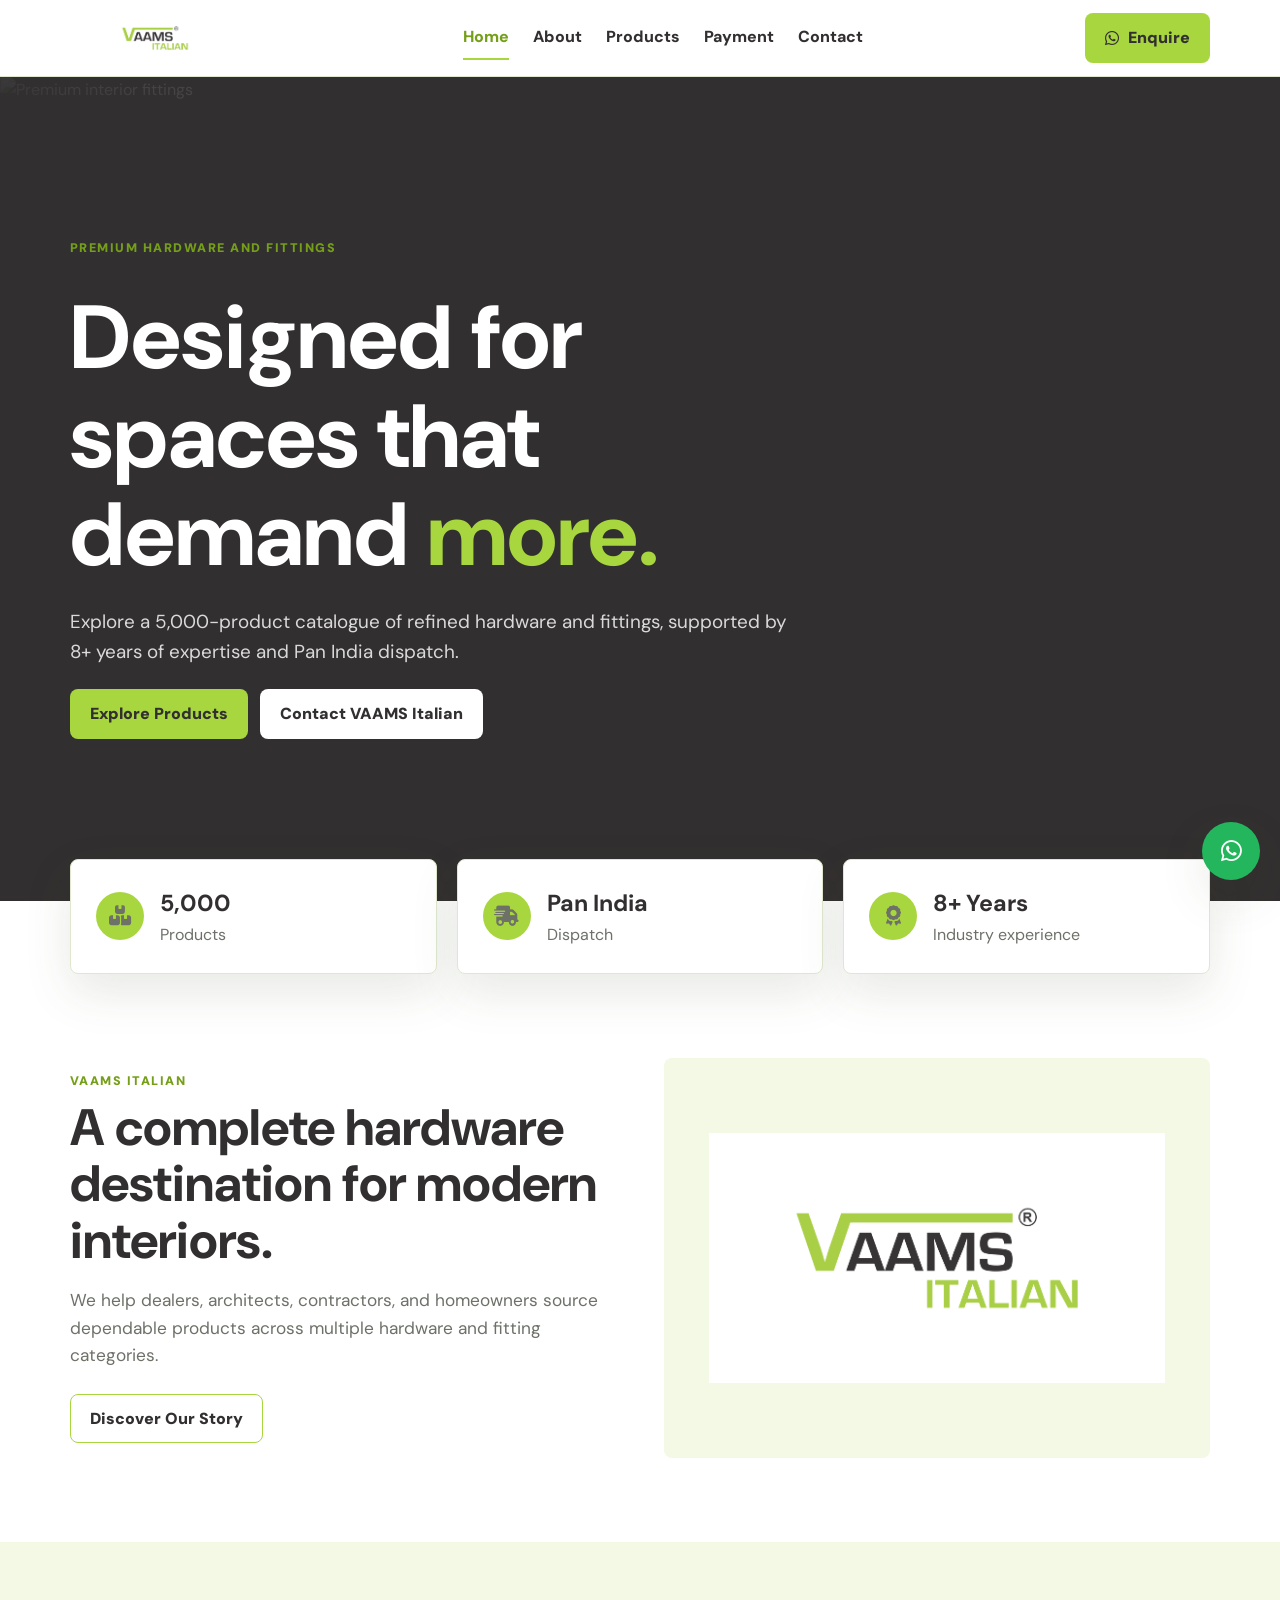
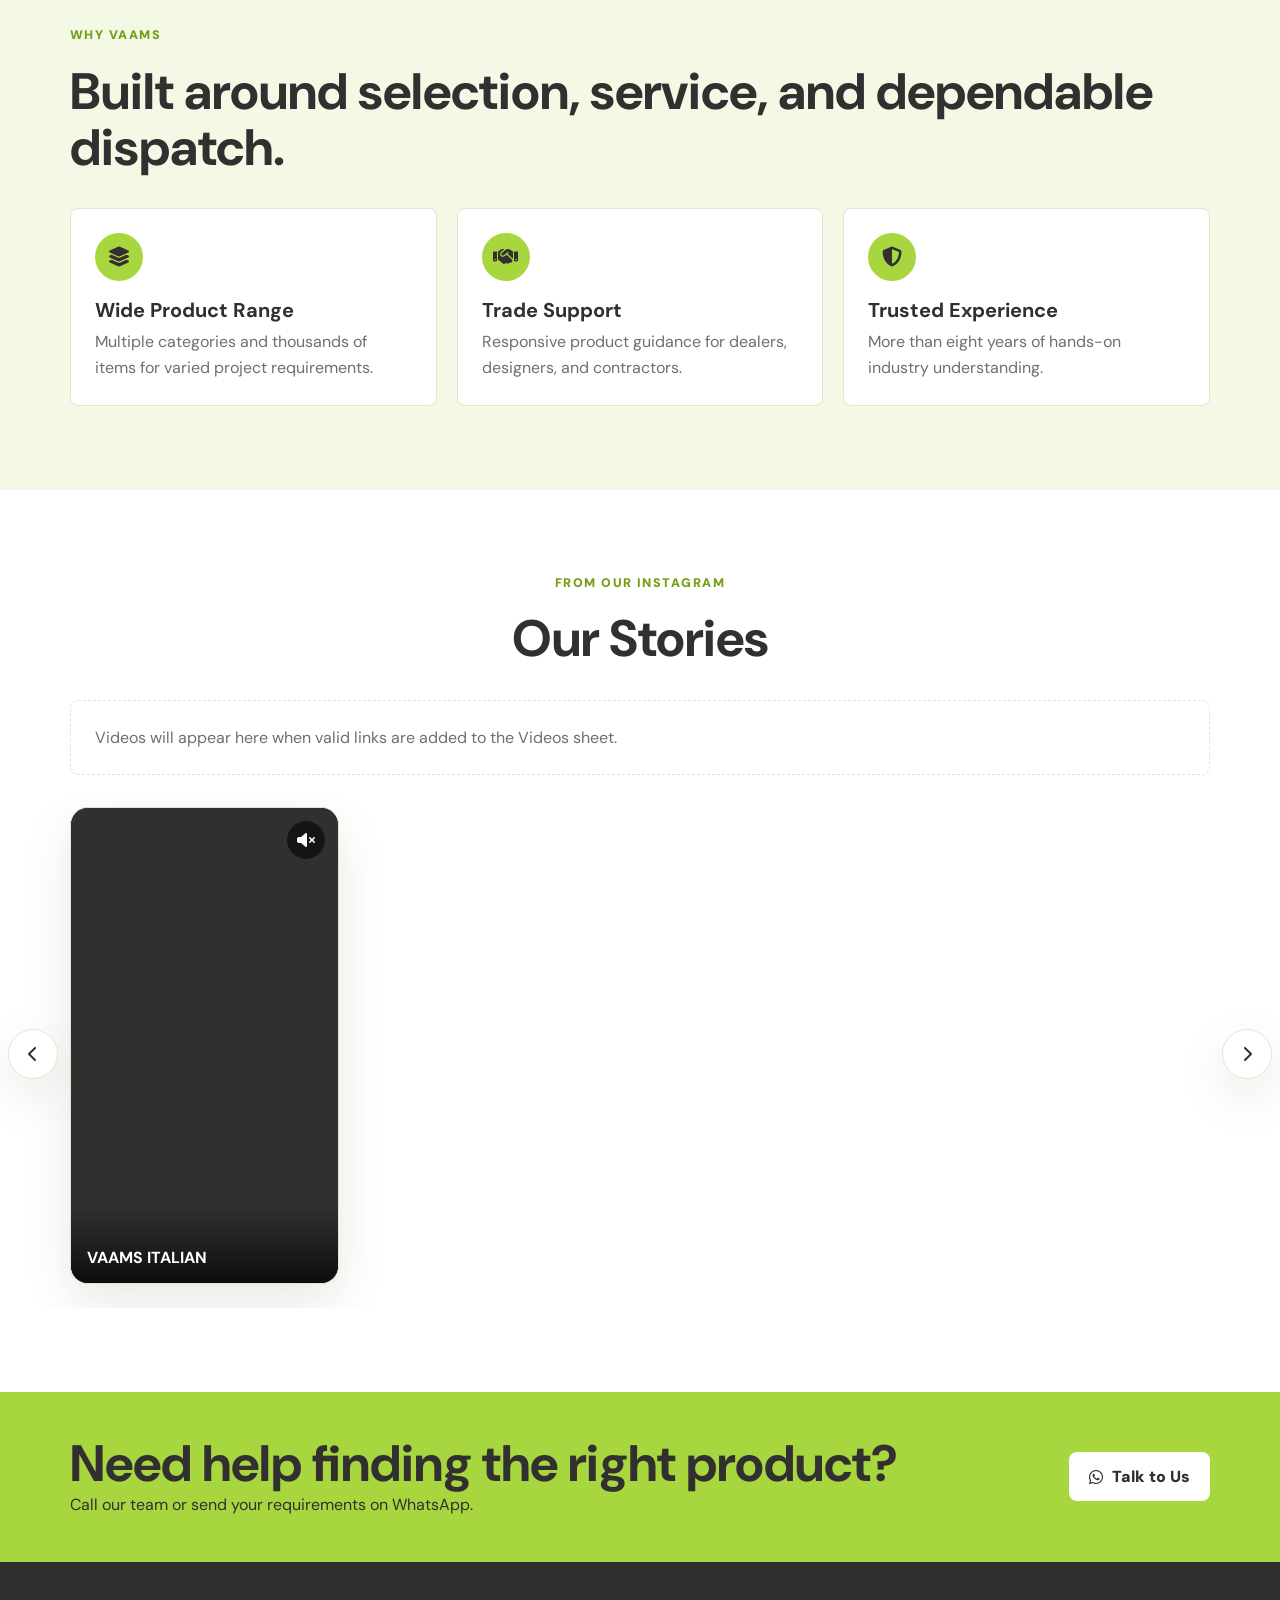
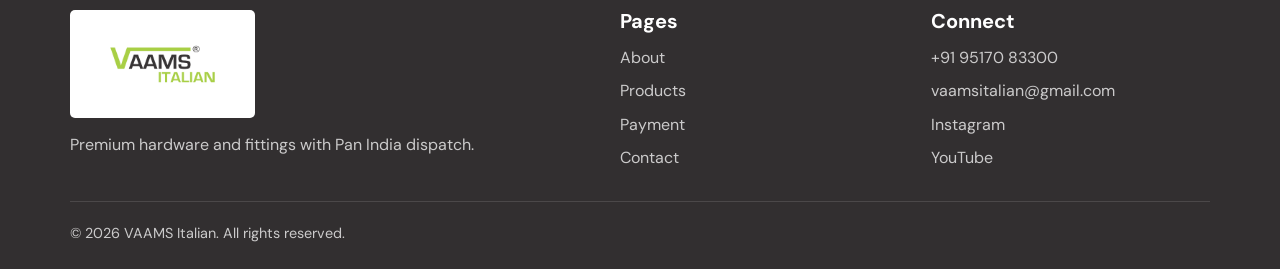
==== index.html @ ac75ee3a "Add portrait video stories carousel" ====
<!doctype html>
<html lang="en">
<head>
  <meta charset="utf-8"><meta name="viewport" content="width=device-width, initial-scale=1">
  <title>VAAMS ITALIAN | Premium Hardware & Fittings</title>
  <meta name="description" content="VAAMS Italian supplies premium hardware and fittings with Pan India dispatch.">
  <link rel="preconnect" href="https://fonts.googleapis.com"><link rel="preconnect" href="https://fonts.gstatic.com" crossorigin>
  <link href="https://fonts.googleapis.com/css2?family=DM+Sans:wght@400;500;600;700;800;900&display=swap" rel="stylesheet">
  <link rel="stylesheet" href="https://cdnjs.cloudflare.com/ajax/libs/font-awesome/6.5.2/css/all.min.css"><link rel="stylesheet" href="style.css">
</head>
<body>
  <header class="site-header"><nav class="container nav"><a class="logo" href="index.html"><img src="assets/vaams-logo.png" alt="VAAMS Italian"></a><div class="nav-links"><a href="index.html">Home</a><a href="about.html">About</a><a href="products.html">Products</a><a href="payment.html">Payment</a><a href="contact.html">Contact</a></div><div class="nav-actions"><a class="btn" data-whatsapp target="_blank"><i class="fa-brands fa-whatsapp"></i> Enquire</a><button class="menu-toggle" aria-label="Open menu" aria-expanded="false"><i class="fa-solid fa-bars"></i></button></div></nav></header>
  <main>
    <section class="hero"><img class="hero-bg" src="https://images.unsplash.com/photo-1555041469-a586c61ea9bc?auto=format&fit=crop&w=1800&q=85" alt="Premium interior fittings"><div class="container hero-content"><div class="hero-copy"><p class="eyebrow">Premium hardware and fittings</p><h1>Designed for spaces that demand <span class="hero-brand">more.</span></h1><p class="lead">Explore a 5,000-product catalogue of refined hardware and fittings, supported by 8+ years of expertise and Pan India dispatch.</p><div class="hero-actions"><a class="btn" href="products.html">Explore Products</a><a class="btn btn-white" href="contact.html">Contact VAAMS Italian</a></div></div></div></section>
    <div class="container usp-grid"><article class="usp-card"><span class="usp-icon"><i class="fa-solid fa-boxes-stacked"></i></span><div><strong>5,000</strong><span>Products</span></div></article><article class="usp-card"><span class="usp-icon"><i class="fa-solid fa-truck-fast"></i></span><div><strong>Pan India</strong><span>Dispatch</span></div></article><article class="usp-card"><span class="usp-icon"><i class="fa-solid fa-award"></i></span><div><strong>8+ Years</strong><span>Industry experience</span></div></article></div>
    <section class="section"><div class="container split"><div><p class="eyebrow">VAAMS Italian</p><h2>A complete hardware destination for modern interiors.</h2><p class="lead" style="margin-top:18px">We help dealers, architects, contractors, and homeowners source dependable products across multiple hardware and fitting categories.</p><p style="margin-top:24px"><a class="btn btn-outline" href="about.html">Discover Our Story</a></p></div><div class="brand-showcase"><img src="assets/vaams-logo.png" alt="VAAMS Italian logo"></div></div></section>
    <section class="section soft-section"><div class="container"><div class="section-head"><p class="eyebrow">Why VAAMS</p><h2>Built around selection, service, and dependable dispatch.</h2></div><div class="feature-grid"><article class="feature-card"><span class="feature-icon"><i class="fa-solid fa-layer-group"></i></span><h3>Wide Product Range</h3><p>Multiple categories and thousands of items for varied project requirements.</p></article><article class="feature-card"><span class="feature-icon"><i class="fa-solid fa-handshake"></i></span><h3>Trade Support</h3><p>Responsive product guidance for dealers, designers, and contractors.</p></article><article class="feature-card"><span class="feature-icon"><i class="fa-solid fa-shield-halved"></i></span><h3>Trusted Experience</h3><p>More than eight years of hands-on industry understanding.</p></article></div></div></section>
    <section class="section stories-section"><div class="container"><div class="section-head stories-heading"><p class="eyebrow">From Our Instagram</p><h2>Our Stories</h2></div><p class="catalog-status" id="video-status" style="margin-bottom:24px"></p></div><div class="stories-shell"><button class="story-arrow story-prev" type="button" aria-label="Previous stories"><i class="fa-solid fa-chevron-left"></i></button><div class="video-grid" id="video-grid"></div><button class="story-arrow story-next" type="button" aria-label="Next stories"><i class="fa-solid fa-chevron-right"></i></button></div></section>
    <section class="cta-band"><div class="container cta-inner"><div><h2>Need help finding the right product?</h2><p>Call our team or send your requirements on WhatsApp.</p></div><a class="btn btn-white" data-whatsapp target="_blank"><i class="fa-brands fa-whatsapp"></i> Talk to Us</a></div></section>
  </main>
  <footer class="footer"><div class="container footer-grid"><div><img class="footer-logo" src="assets/vaams-logo.png" alt="VAAMS Italian"><p style="margin-top:14px">Premium hardware and fittings with Pan India dispatch.</p></div><div><h3>Pages</h3><div class="footer-links"><a href="about.html">About</a><a href="products.html">Products</a><a href="payment.html">Payment</a><a href="contact.html">Contact</a></div></div><div><h3>Connect</h3><div class="footer-links"><a data-phone></a><a data-email></a><a data-instagram target="_blank">Instagram</a><a data-youtube target="_blank">YouTube</a></div></div></div><div class="container footer-bottom">&copy; <span data-year></span> VAAMS Italian. All rights reserved.</div></footer>
  <a class="floating-whatsapp" data-whatsapp target="_blank" aria-label="WhatsApp"><i class="fa-brands fa-whatsapp"></i></a><script src="app.js"></script>
</body></html>
---- style.css ----
:root {
  --green: #a8d63f;
  --green-dark: #759f18;
  --green-soft: #f3f9e5;
  --charcoal: #322f30;
  --muted: #6d7168;
  --white: #fff;
  --line: #dfe8cf;
  --shadow: 0 18px 48px rgba(67, 82, 39, .12);
  --radius: 8px;
}

* { box-sizing: border-box; }
html { scroll-behavior: smooth; }
body {
  margin: 0;
  color: var(--charcoal);
  background: var(--white);
  font-family: "DM Sans", system-ui, sans-serif;
  line-height: 1.6;
}
body.menu-open { overflow: hidden; }
a { color: inherit; text-decoration: none; }
img { display: block; max-width: 100%; }
button, input, select, textarea { font: inherit; }
button { cursor: pointer; }
.container { width: min(1140px, calc(100% - 32px)); margin: 0 auto; }
.section { padding: 84px 0; }
.soft-section { background: var(--green-soft); }
.eyebrow {
  margin: 0 0 8px;
  color: var(--green-dark);
  font-size: .78rem;
  font-weight: 900;
  letter-spacing: .12em;
  text-transform: uppercase;
}
h1, h2, h3 { margin: 0; line-height: 1.1; letter-spacing: 0; }
h1 { font-size: clamp(2.65rem, 7vw, 5.7rem); }
h2 { font-size: clamp(2rem, 4vw, 3.35rem); }
h3 { font-size: 1.25rem; }
p { margin: 0; }
.lead { color: var(--muted); font-size: 1.08rem; max-width: 720px; }
.section-head { display: grid; gap: 10px; margin-bottom: 32px; }
.btn {
  display: inline-flex;
  align-items: center;
  justify-content: center;
  gap: 9px;
  min-height: 46px;
  padding: 11px 19px;
  border: 1px solid transparent;
  border-radius: var(--radius);
  color: var(--charcoal);
  background: var(--green);
  font-weight: 900;
  transition: .2s ease;
}
.btn:hover { background: var(--green-dark); color: #fff; transform: translateY(-1px); }
.btn-outline { border-color: var(--green); background: transparent; }
.btn-outline:hover { background: var(--green); color: var(--charcoal); }
.btn-white { background: #fff; color: var(--charcoal); }
.btn-white:hover { background: var(--green); color: var(--charcoal); }

.site-header {
  position: sticky;
  top: 0;
  z-index: 50;
  background: rgba(255,255,255,.96);
  border-bottom: 1px solid var(--line);
  backdrop-filter: blur(14px);
}
.nav { min-height: 76px; display: flex; align-items: center; justify-content: space-between; gap: 22px; }
.logo { display: flex; align-items: center; width: 170px; height: 58px; overflow: hidden; }
.logo img { width: 100%; height: 100%; object-fit: contain; }
.nav-links { display: flex; align-items: center; gap: 24px; font-weight: 800; }
.nav-links a { padding: 8px 0; border-bottom: 2px solid transparent; }
.nav-links a:hover, .nav-links a.active { color: var(--green-dark); border-color: var(--green); }
.nav-actions { display: flex; gap: 10px; }
.menu-toggle {
  display: none;
  width: 44px;
  height: 44px;
  border: 1px solid var(--line);
  border-radius: var(--radius);
  background: #fff;
  color: var(--charcoal);
}

.hero {
  min-height: calc(100vh - 76px);
  display: grid;
  align-items: center;
  overflow: hidden;
  background: var(--charcoal);
  color: #fff;
  position: relative;
}
.hero::after {
  content: "";
  position: absolute;
  inset: 0;
  background: linear-gradient(90deg, rgba(50,47,48,.94), rgba(50,47,48,.66) 55%, rgba(50,47,48,.25));
}
.hero-bg { position: absolute; inset: 0; width: 100%; height: 100%; object-fit: cover; opacity: .75; }
.hero-content { position: relative; z-index: 2; padding: 90px 0; }
.hero-copy { max-width: 780px; display: grid; gap: 22px; }
.hero-copy .lead { color: rgba(255,255,255,.82); font-size: 1.18rem; }
.hero-actions { display: flex; flex-wrap: wrap; gap: 12px; }
.hero-brand { color: var(--green); }
.page-hero { padding: 78px 0; background: var(--charcoal); color: #fff; }
.page-hero .lead { margin-top: 16px; color: rgba(255,255,255,.78); }

.usp-grid, .feature-grid, .product-grid, .contact-grid, .payment-grid {
  display: grid;
  gap: 20px;
}
.stories-section { overflow: hidden; }
.stories-heading { text-align: center; }
.stories-shell { position: relative; width: 100%; }
.video-grid {
  display: flex; gap: 20px; overflow-x: auto; scroll-snap-type: x mandatory;
  scrollbar-width: none; padding: 8px max(24px, calc((100vw - 1140px) / 2)) 24px;
}
.video-grid::-webkit-scrollbar { display: none; }
.video-card {
  position: relative; flex: 0 0 clamp(245px, 21vw, 340px); overflow: hidden;
  border: 1px solid var(--line); border-radius: 18px; background: var(--charcoal);
  box-shadow: var(--shadow); scroll-snap-align: start;
}
.video-card iframe, .video-card video { display: block; width: 100%; aspect-ratio: 9 / 16; border: 0; object-fit: cover; background: var(--charcoal); }
.video-card .video-copy {
  position: absolute; right: 0; bottom: 0; left: 0; padding: 42px 16px 16px;
  color: #fff; background: linear-gradient(transparent, rgba(0,0,0,.72)); pointer-events: none;
}
.video-card .video-copy h3 { font-size: 1rem; }
.story-arrow {
  position: absolute; top: 50%; z-index: 4; display: grid; place-items: center;
  width: 50px; height: 50px; border: 1px solid var(--line); border-radius: 50%;
  background: #fff; color: var(--charcoal); box-shadow: var(--shadow); transform: translateY(-50%);
}
.story-arrow:hover { background: var(--green); }
.story-prev { left: 8px; }
.story-next { right: 8px; }
.story-sound {
  position: absolute; top: 13px; right: 13px; z-index: 3; display: grid; place-items: center;
  width: 38px; height: 38px; border: 0; border-radius: 50%; background: rgba(0,0,0,.55); color: #fff;
}
.video-link-card {
  display: grid; place-items: center; align-content: center; gap: 10px;
  width: 100%; aspect-ratio: 9 / 16; padding: 24px; text-align: center;
  background: var(--charcoal); color: #fff;
}
.video-link-card i { color: var(--green); font-size: 2.8rem; }
.video-link-card span { color: rgba(255,255,255,.7); font-size: .9rem; max-width: 340px; }
.video-link-card:hover strong { color: var(--green); }
.video-copy { padding: 18px; }
.video-copy p { margin-top: 7px; color: var(--muted); }
.usp-grid { grid-template-columns: repeat(3, minmax(0, 1fr)); margin-top: -42px; position: relative; z-index: 3; }
.usp-card, .feature-card, .product-card, .panel {
  border: 1px solid var(--line);
  border-radius: var(--radius);
  background: #fff;
  box-shadow: var(--shadow);
}
.usp-card { padding: 25px; display: flex; align-items: center; gap: 16px; }
.usp-icon, .feature-icon {
  display: grid; place-items: center; flex: 0 0 auto;
  width: 48px; height: 48px; border-radius: 50%;
  background: var(--green); color: var(--charcoal); font-size: 1.25rem;
}
.usp-card strong { display: block; font-size: 1.45rem; }
.usp-card span { color: var(--muted); }
.split { display: grid; grid-template-columns: 1fr 1fr; gap: 48px; align-items: center; }
.brand-showcase { min-height: 400px; display: grid; place-items: center; padding: 45px; background: var(--green-soft); border-radius: var(--radius); }
.brand-showcase img { width: min(520px, 100%); }
.feature-grid { grid-template-columns: repeat(3, minmax(0, 1fr)); }
.feature-card { padding: 24px; box-shadow: none; }
.feature-card .feature-icon { margin-bottom: 18px; }
.feature-card p { margin-top: 8px; color: var(--muted); }
.cta-band { padding: 44px 0; background: var(--green); }
.cta-inner { display: flex; align-items: center; justify-content: space-between; gap: 24px; }

.catalog-toolbar {
  display: grid;
  grid-template-columns: minmax(220px, 1fr) minmax(200px, 300px);
  gap: 12px;
  margin-bottom: 22px;
}
.input, .select, .textarea {
  width: 100%;
  min-height: 46px;
  padding: 11px 13px;
  border: 1px solid var(--line);
  border-radius: var(--radius);
  background: #fff;
  color: var(--charcoal);
  outline: none;
}
.input:focus, .select:focus, .textarea:focus { border-color: var(--green-dark); box-shadow: 0 0 0 3px rgba(168,214,63,.2); }
.category-tabs { display: flex; flex-wrap: wrap; gap: 8px; margin-bottom: 26px; }
.category-tab {
  min-height: 38px; padding: 7px 14px; border: 1px solid var(--line);
  border-radius: 999px; background: #fff; font-weight: 800;
}
.category-tab.active, .category-tab:hover { border-color: var(--green); background: var(--green); }
.product-grid { grid-template-columns: repeat(3, minmax(0, 1fr)); }
.product-card { overflow: hidden; box-shadow: none; }
.product-card img { width: 100%; aspect-ratio: 4 / 3; object-fit: cover; background: var(--green-soft); }
.product-content { padding: 19px; }
.product-category { display: inline-block; margin-bottom: 10px; color: var(--green-dark); font-size: .77rem; font-weight: 900; text-transform: uppercase; }
.product-card p { margin-top: 9px; color: var(--muted); font-size: .94rem; }
.product-code { margin-top: 13px; font-size: .8rem; font-weight: 800; }
.catalog-status { padding: 24px; border: 1px dashed var(--line); border-radius: var(--radius); color: var(--muted); }

.payment-grid { grid-template-columns: minmax(0, 680px); justify-content: center; align-items: start; }
.payment-grid:has(.payment-reveal.visible) { grid-template-columns: minmax(0, 520px) minmax(0, 520px); }
.panel { padding: 28px; box-shadow: none; }
.panel p + p { margin-top: 10px; }
.lock-box { display: grid; gap: 15px; text-align: center; }
.lock-icon { display: grid; place-items: center; width: 82px; height: 82px; margin: 0 auto; border-radius: 50%; background: var(--green-soft); color: var(--green-dark); font-size: 2rem; }
.unlock-row { display: grid; grid-template-columns: 1fr auto; gap: 10px; }
.payment-reveal { display: none; text-align: center; }
.payment-reveal.visible { display: grid; gap: 18px; }
.payment-reveal img { width: 240px; height: 240px; margin: 0 auto; border: 12px solid var(--green-soft); }
.payment-note { padding: 14px; border-left: 4px solid var(--green); background: var(--green-soft); color: var(--muted); }
.status-message { min-height: 24px; color: #a02727; font-weight: 800; }

.contact-grid { grid-template-columns: .85fr 1.15fr; align-items: start; }
.contact-list { display: grid; gap: 15px; margin-top: 22px; }
.contact-item { display: flex; gap: 14px; align-items: flex-start; }
.contact-item i { color: var(--green-dark); margin-top: 5px; }
.socials { display: flex; gap: 10px; margin-top: 24px; }
.social-link { display: grid; place-items: center; width: 44px; height: 44px; border-radius: 50%; background: var(--charcoal); color: #fff; }
.social-link:hover { background: var(--green); color: var(--charcoal); }
.form-grid { display: grid; grid-template-columns: 1fr 1fr; gap: 14px; }
.field.full { grid-column: 1 / -1; }
label { display: block; margin-bottom: 6px; font-size: .88rem; font-weight: 800; }
.textarea { min-height: 130px; resize: vertical; }

.footer { padding: 48px 0 24px; background: var(--charcoal); color: rgba(255,255,255,.75); }
.footer-grid { display: grid; grid-template-columns: 1.3fr .7fr .7fr; gap: 32px; }
.footer-logo { width: 185px; padding: 8px; background: #fff; border-radius: 5px; }
.footer h3 { color: #fff; margin-bottom: 13px; }
.footer-links { display: grid; gap: 8px; }
.footer a:hover { color: var(--green); }
.footer-bottom { margin-top: 30px; padding-top: 20px; border-top: 1px solid rgba(255,255,255,.12); font-size: .9rem; }
.floating-whatsapp {
  position: fixed; right: 20px; bottom: 20px; z-index: 30;
  display: grid; place-items: center; width: 58px; height: 58px;
  border-radius: 50%; background: #24b65d; color: #fff; font-size: 1.5rem; box-shadow: var(--shadow);
}

@media (max-width: 900px) {
  .menu-toggle { display: grid; place-items: center; }
  .nav-actions .btn { display: none; }
  .nav-links {
    position: fixed; inset: 76px 0 auto 0; display: none; flex-direction: column;
    align-items: stretch; padding: 22px; background: #fff; border-bottom: 1px solid var(--line);
  }
  .nav-links.open { display: flex; }
  .nav-links a { padding: 11px 0; }
  .usp-grid, .feature-grid, .product-grid { grid-template-columns: repeat(2, minmax(0, 1fr)); }
  .split, .contact-grid, .payment-grid { grid-template-columns: 1fr; }
  .footer-grid { grid-template-columns: 1fr 1fr; }
}

@media (max-width: 620px) {
  .section { padding: 64px 0; }
  .logo { width: 145px; }
  .hero { min-height: 700px; }
  .usp-grid { margin-top: 0; padding-top: 18px; }
  .usp-grid, .feature-grid, .product-grid, .footer-grid, .form-grid { grid-template-columns: 1fr; }
  .video-grid { padding-right: 18px; padding-left: 18px; }
  .story-arrow { width: 44px; height: 44px; }
  .catalog-toolbar, .unlock-row { grid-template-columns: 1fr; }
  .cta-inner { align-items: flex-start; flex-direction: column; }
  .field.full { grid-column: auto; }
}
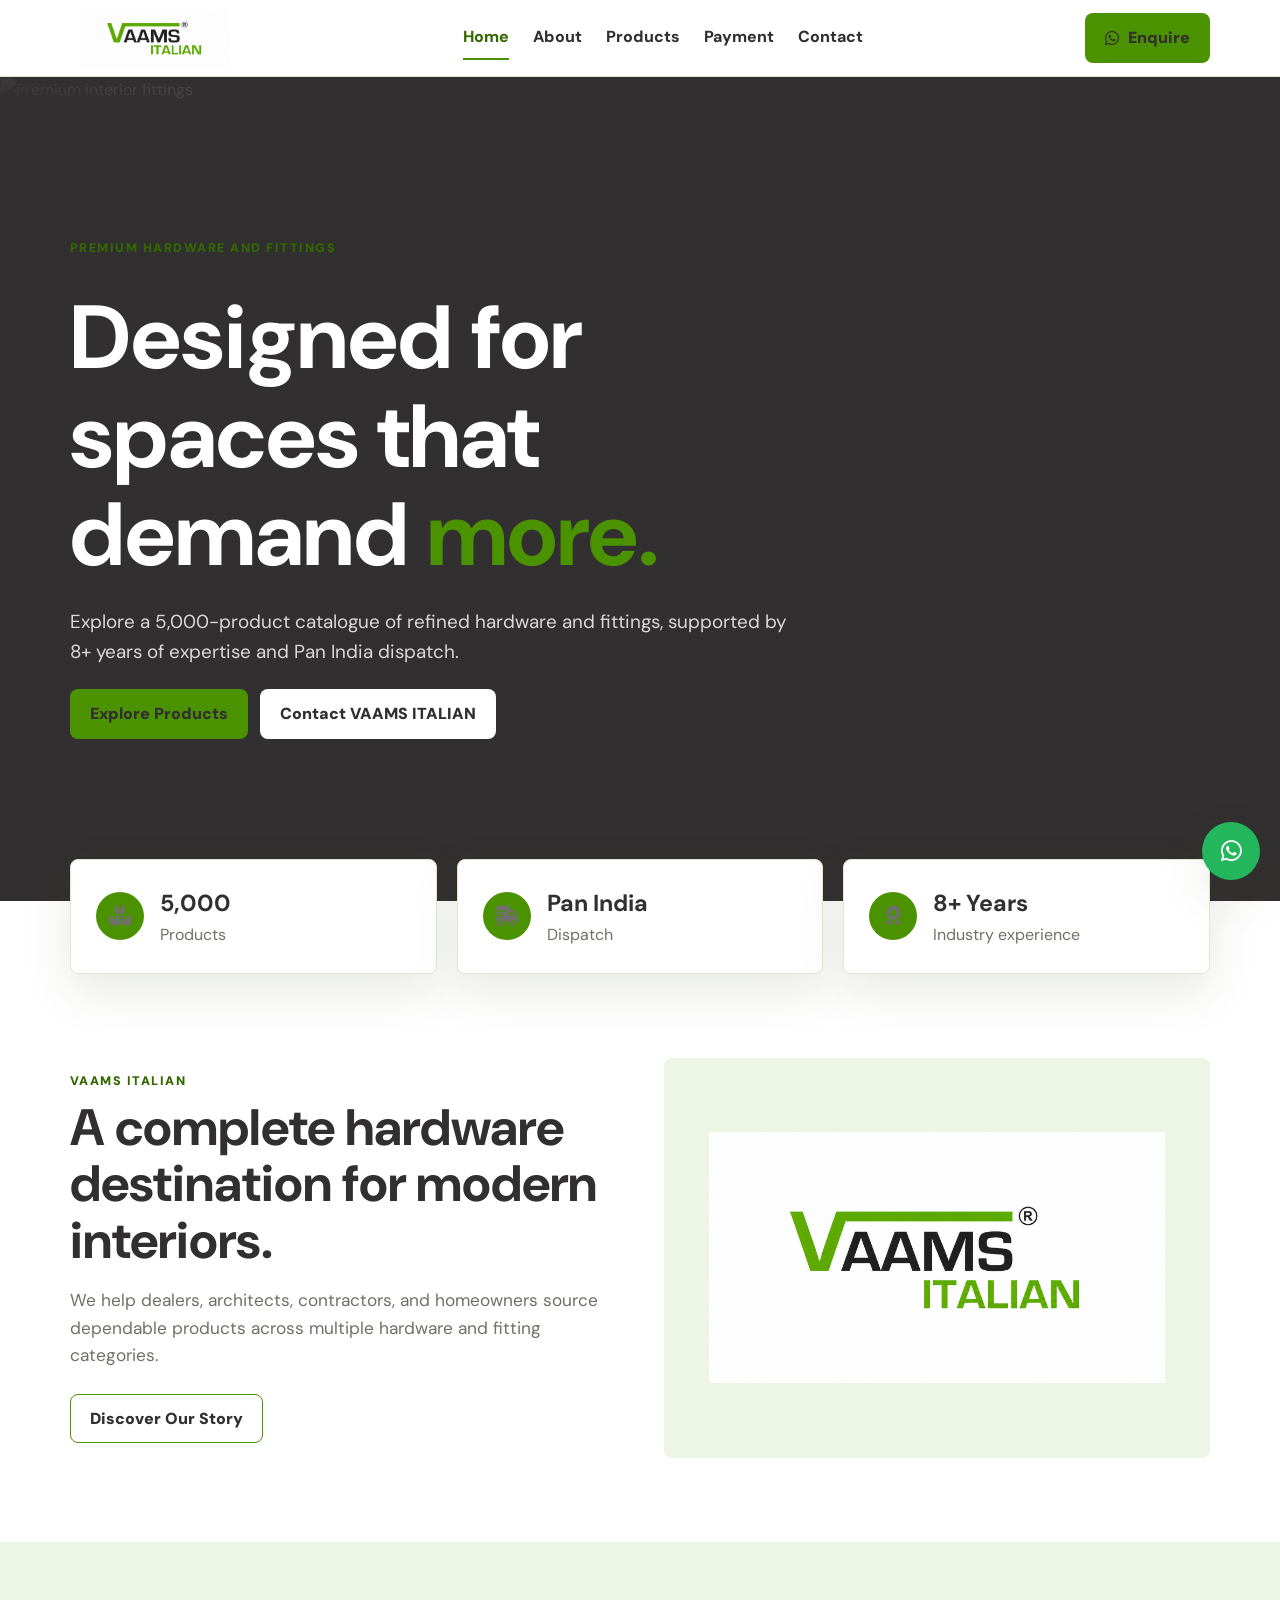
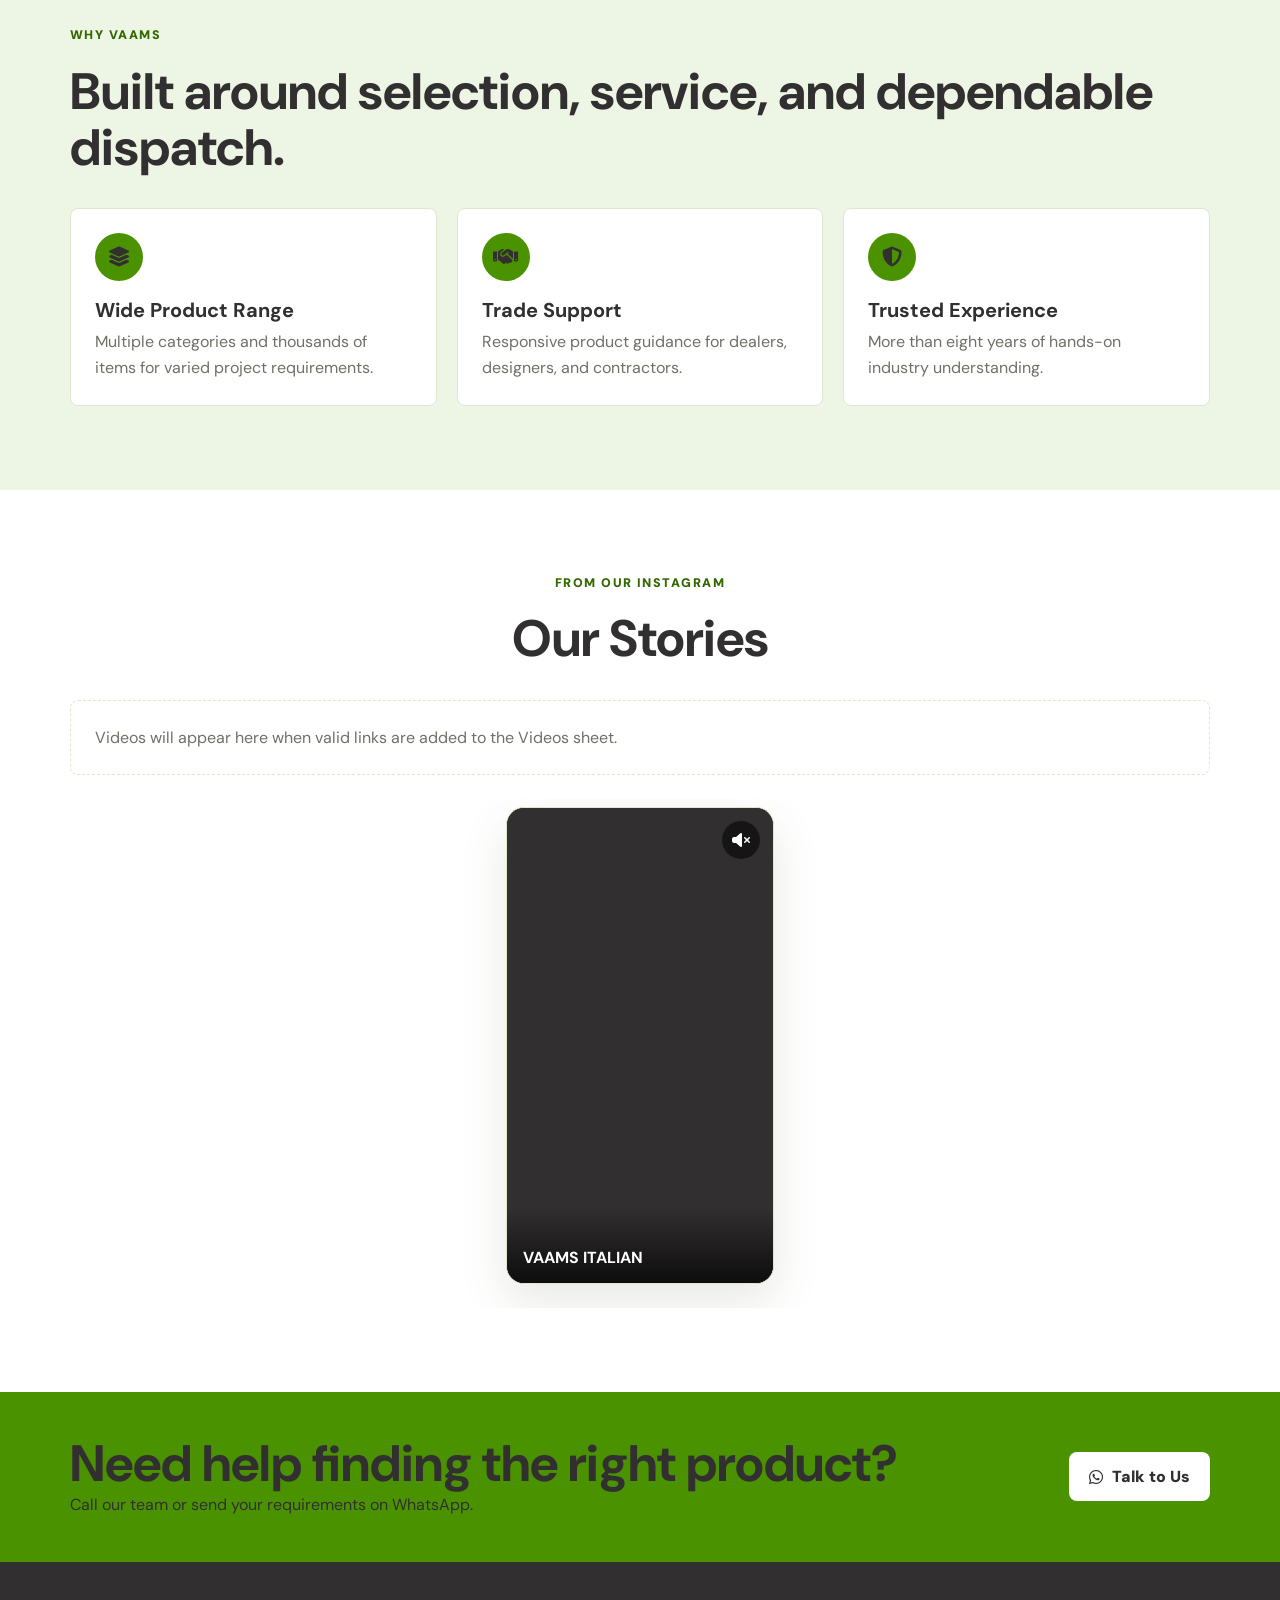
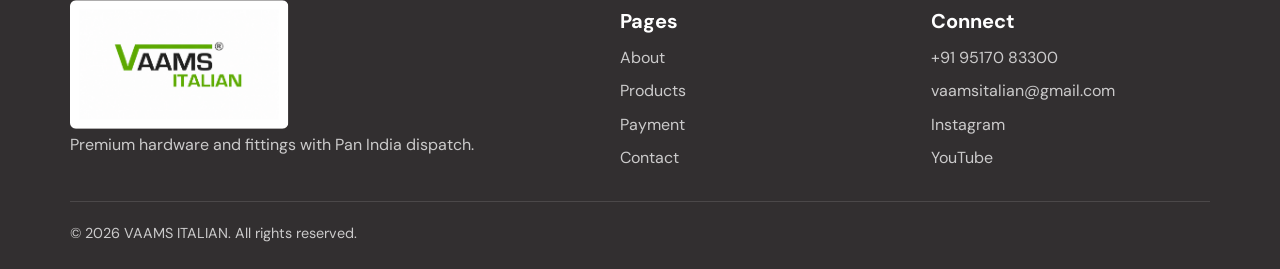
==== commit 70e515bc: "Capitalize VAAMS ITALIAN brand name" ====
--- a/index.html
+++ b/index.html
@@ -3,21 +3,21 @@
 <head>
   <meta charset="utf-8"><meta name="viewport" content="width=device-width, initial-scale=1">
   <title>VAAMS ITALIAN | Premium Hardware & Fittings</title>
-  <meta name="description" content="VAAMS Italian supplies premium hardware and fittings with Pan India dispatch.">
+  <meta name="description" content="VAAMS ITALIAN supplies premium hardware and fittings with Pan India dispatch.">
   <link rel="preconnect" href="https://fonts.googleapis.com"><link rel="preconnect" href="https://fonts.gstatic.com" crossorigin>
   <link href="https://fonts.googleapis.com/css2?family=DM+Sans:wght@400;500;600;700;800;900&display=swap" rel="stylesheet">
   <link rel="stylesheet" href="https://cdnjs.cloudflare.com/ajax/libs/font-awesome/6.5.2/css/all.min.css"><link rel="stylesheet" href="style.css">
 </head>
 <body>
-  <header class="site-header"><nav class="container nav"><a class="logo" href="index.html"><img src="assets/vaams-logo.png" alt="VAAMS Italian"></a><div class="nav-links"><a href="index.html">Home</a><a href="about.html">About</a><a href="products.html">Products</a><a href="payment.html">Payment</a><a href="contact.html">Contact</a></div><div class="nav-actions"><a class="btn" data-whatsapp target="_blank"><i class="fa-brands fa-whatsapp"></i> Enquire</a><button class="menu-toggle" aria-label="Open menu" aria-expanded="false"><i class="fa-solid fa-bars"></i></button></div></nav></header>
+  <header class="site-header"><nav class="container nav"><a class="logo" href="index.html"><img src="assets/vaams-logo.png" alt="VAAMS ITALIAN"></a><div class="nav-links"><a href="index.html">Home</a><a href="about.html">About</a><a href="products.html">Products</a><a href="payment.html">Payment</a><a href="contact.html">Contact</a></div><div class="nav-actions"><a class="btn" data-whatsapp target="_blank"><i class="fa-brands fa-whatsapp"></i> Enquire</a><button class="menu-toggle" aria-label="Open menu" aria-expanded="false"><i class="fa-solid fa-bars"></i></button></div></nav></header>
   <main>
-    <section class="hero"><img class="hero-bg" src="https://images.unsplash.com/photo-1555041469-a586c61ea9bc?auto=format&fit=crop&w=1800&q=85" alt="Premium interior fittings"><div class="container hero-content"><div class="hero-copy"><p class="eyebrow">Premium hardware and fittings</p><h1>Designed for spaces that demand <span class="hero-brand">more.</span></h1><p class="lead">Explore a 5,000-product catalogue of refined hardware and fittings, supported by 8+ years of expertise and Pan India dispatch.</p><div class="hero-actions"><a class="btn" href="products.html">Explore Products</a><a class="btn btn-white" href="contact.html">Contact VAAMS Italian</a></div></div></div></section>
+    <section class="hero"><img class="hero-bg" src="https://images.unsplash.com/photo-1555041469-a586c61ea9bc?auto=format&fit=crop&w=1800&q=85" alt="Premium interior fittings"><div class="container hero-content"><div class="hero-copy"><p class="eyebrow">Premium hardware and fittings</p><h1>Designed for spaces that demand <span class="hero-brand">more.</span></h1><p class="lead">Explore a 5,000-product catalogue of refined hardware and fittings, supported by 8+ years of expertise and Pan India dispatch.</p><div class="hero-actions"><a class="btn" href="products.html">Explore Products</a><a class="btn btn-white" href="contact.html">Contact VAAMS ITALIAN</a></div></div></div></section>
     <div class="container usp-grid"><article class="usp-card"><span class="usp-icon"><i class="fa-solid fa-boxes-stacked"></i></span><div><strong>5,000</strong><span>Products</span></div></article><article class="usp-card"><span class="usp-icon"><i class="fa-solid fa-truck-fast"></i></span><div><strong>Pan India</strong><span>Dispatch</span></div></article><article class="usp-card"><span class="usp-icon"><i class="fa-solid fa-award"></i></span><div><strong>8+ Years</strong><span>Industry experience</span></div></article></div>
-    <section class="section"><div class="container split"><div><p class="eyebrow">VAAMS Italian</p><h2>A complete hardware destination for modern interiors.</h2><p class="lead" style="margin-top:18px">We help dealers, architects, contractors, and homeowners source dependable products across multiple hardware and fitting categories.</p><p style="margin-top:24px"><a class="btn btn-outline" href="about.html">Discover Our Story</a></p></div><div class="brand-showcase"><img src="assets/vaams-logo.png" alt="VAAMS Italian logo"></div></div></section>
+    <section class="section"><div class="container split"><div><p class="eyebrow">VAAMS ITALIAN</p><h2>A complete hardware destination for modern interiors.</h2><p class="lead" style="margin-top:18px">We help dealers, architects, contractors, and homeowners source dependable products across multiple hardware and fitting categories.</p><p style="margin-top:24px"><a class="btn btn-outline" href="about.html">Discover Our Story</a></p></div><div class="brand-showcase"><img src="assets/vaams-logo.png" alt="VAAMS ITALIAN logo"></div></div></section>
     <section class="section soft-section"><div class="container"><div class="section-head"><p class="eyebrow">Why VAAMS</p><h2>Built around selection, service, and dependable dispatch.</h2></div><div class="feature-grid"><article class="feature-card"><span class="feature-icon"><i class="fa-solid fa-layer-group"></i></span><h3>Wide Product Range</h3><p>Multiple categories and thousands of items for varied project requirements.</p></article><article class="feature-card"><span class="feature-icon"><i class="fa-solid fa-handshake"></i></span><h3>Trade Support</h3><p>Responsive product guidance for dealers, designers, and contractors.</p></article><article class="feature-card"><span class="feature-icon"><i class="fa-solid fa-shield-halved"></i></span><h3>Trusted Experience</h3><p>More than eight years of hands-on industry understanding.</p></article></div></div></section>
     <section class="section stories-section"><div class="container"><div class="section-head stories-heading"><p class="eyebrow">From Our Instagram</p><h2>Our Stories</h2></div><p class="catalog-status" id="video-status" style="margin-bottom:24px"></p></div><div class="stories-shell"><button class="story-arrow story-prev" type="button" aria-label="Previous stories"><i class="fa-solid fa-chevron-left"></i></button><div class="video-grid" id="video-grid"></div><button class="story-arrow story-next" type="button" aria-label="Next stories"><i class="fa-solid fa-chevron-right"></i></button></div></section>
     <section class="cta-band"><div class="container cta-inner"><div><h2>Need help finding the right product?</h2><p>Call our team or send your requirements on WhatsApp.</p></div><a class="btn btn-white" data-whatsapp target="_blank"><i class="fa-brands fa-whatsapp"></i> Talk to Us</a></div></section>
   </main>
-  <footer class="footer"><div class="container footer-grid"><div><img class="footer-logo" src="assets/vaams-logo.png" alt="VAAMS Italian"><p style="margin-top:14px">Premium hardware and fittings with Pan India dispatch.</p></div><div><h3>Pages</h3><div class="footer-links"><a href="about.html">About</a><a href="products.html">Products</a><a href="payment.html">Payment</a><a href="contact.html">Contact</a></div></div><div><h3>Connect</h3><div class="footer-links"><a data-phone></a><a data-email></a><a data-instagram target="_blank">Instagram</a><a data-youtube target="_blank">YouTube</a></div></div></div><div class="container footer-bottom">&copy; <span data-year></span> VAAMS Italian. All rights reserved.</div></footer>
+  <footer class="footer"><div class="container footer-grid"><div><img class="footer-logo" src="assets/vaams-logo.png" alt="VAAMS ITALIAN"><p style="margin-top:14px">Premium hardware and fittings with Pan India dispatch.</p></div><div><h3>Pages</h3><div class="footer-links"><a href="about.html">About</a><a href="products.html">Products</a><a href="payment.html">Payment</a><a href="contact.html">Contact</a></div></div><div><h3>Connect</h3><div class="footer-links"><a data-phone></a><a data-email></a><a data-instagram target="_blank">Instagram</a><a data-youtube target="_blank">YouTube</a></div></div></div><div class="container footer-bottom">&copy; <span data-year></span> VAAMS ITALIAN. All rights reserved.</div></footer>
   <a class="floating-whatsapp" data-whatsapp target="_blank" aria-label="WhatsApp"><i class="fa-brands fa-whatsapp"></i></a><script src="app.js"></script>
 </body></html>
--- a/style.css
+++ b/style.css
@@ -1,7 +1,7 @@
 :root {
-  --green: #a8d63f;
-  --green-dark: #759f18;
-  --green-soft: #f3f9e5;
+  --green: #4b9200;
+  --green-dark: #346800;
+  --green-soft: #edf6e4;
   --charcoal: #322f30;
   --muted: #6d7168;
   --white: #fff;
@@ -72,7 +72,7 @@
 }
 .nav { min-height: 76px; display: flex; align-items: center; justify-content: space-between; gap: 22px; }
 .logo { display: flex; align-items: center; width: 170px; height: 58px; overflow: hidden; }
-.logo img { width: 100%; height: 100%; object-fit: contain; }
+.logo img { width: 100%; height: 100%; object-fit: contain; transform: scale(1.4); }
 .nav-links { display: flex; align-items: center; gap: 24px; font-weight: 800; }
 .nav-links a { padding: 8px 0; border-bottom: 2px solid transparent; }
 .nav-links a:hover, .nav-links a.active { color: var(--green-dark); border-color: var(--green); }
@@ -123,6 +123,8 @@
   scrollbar-width: none; padding: 8px max(24px, calc((100vw - 1140px) / 2)) 24px;
 }
 .video-grid::-webkit-scrollbar { display: none; }
+.video-grid.single-story { justify-content: center; }
+.stories-shell.single-story .story-arrow { display: none; }
 .video-card {
   position: relative; flex: 0 0 clamp(245px, 21vw, 340px); overflow: hidden;
   border: 1px solid var(--line); border-radius: 18px; background: var(--charcoal);
@@ -240,7 +242,7 @@
 
 .footer { padding: 48px 0 24px; background: var(--charcoal); color: rgba(255,255,255,.75); }
 .footer-grid { display: grid; grid-template-columns: 1.3fr .7fr .7fr; gap: 32px; }
-.footer-logo { width: 185px; padding: 8px; background: #fff; border-radius: 5px; }
+.footer-logo { width: 185px; padding: 8px; background: #fff; border-radius: 5px; transform: scale(1.18); transform-origin: left center; }
 .footer h3 { color: #fff; margin-bottom: 13px; }
 .footer-links { display: grid; gap: 8px; }
 .footer a:hover { color: var(--green); }
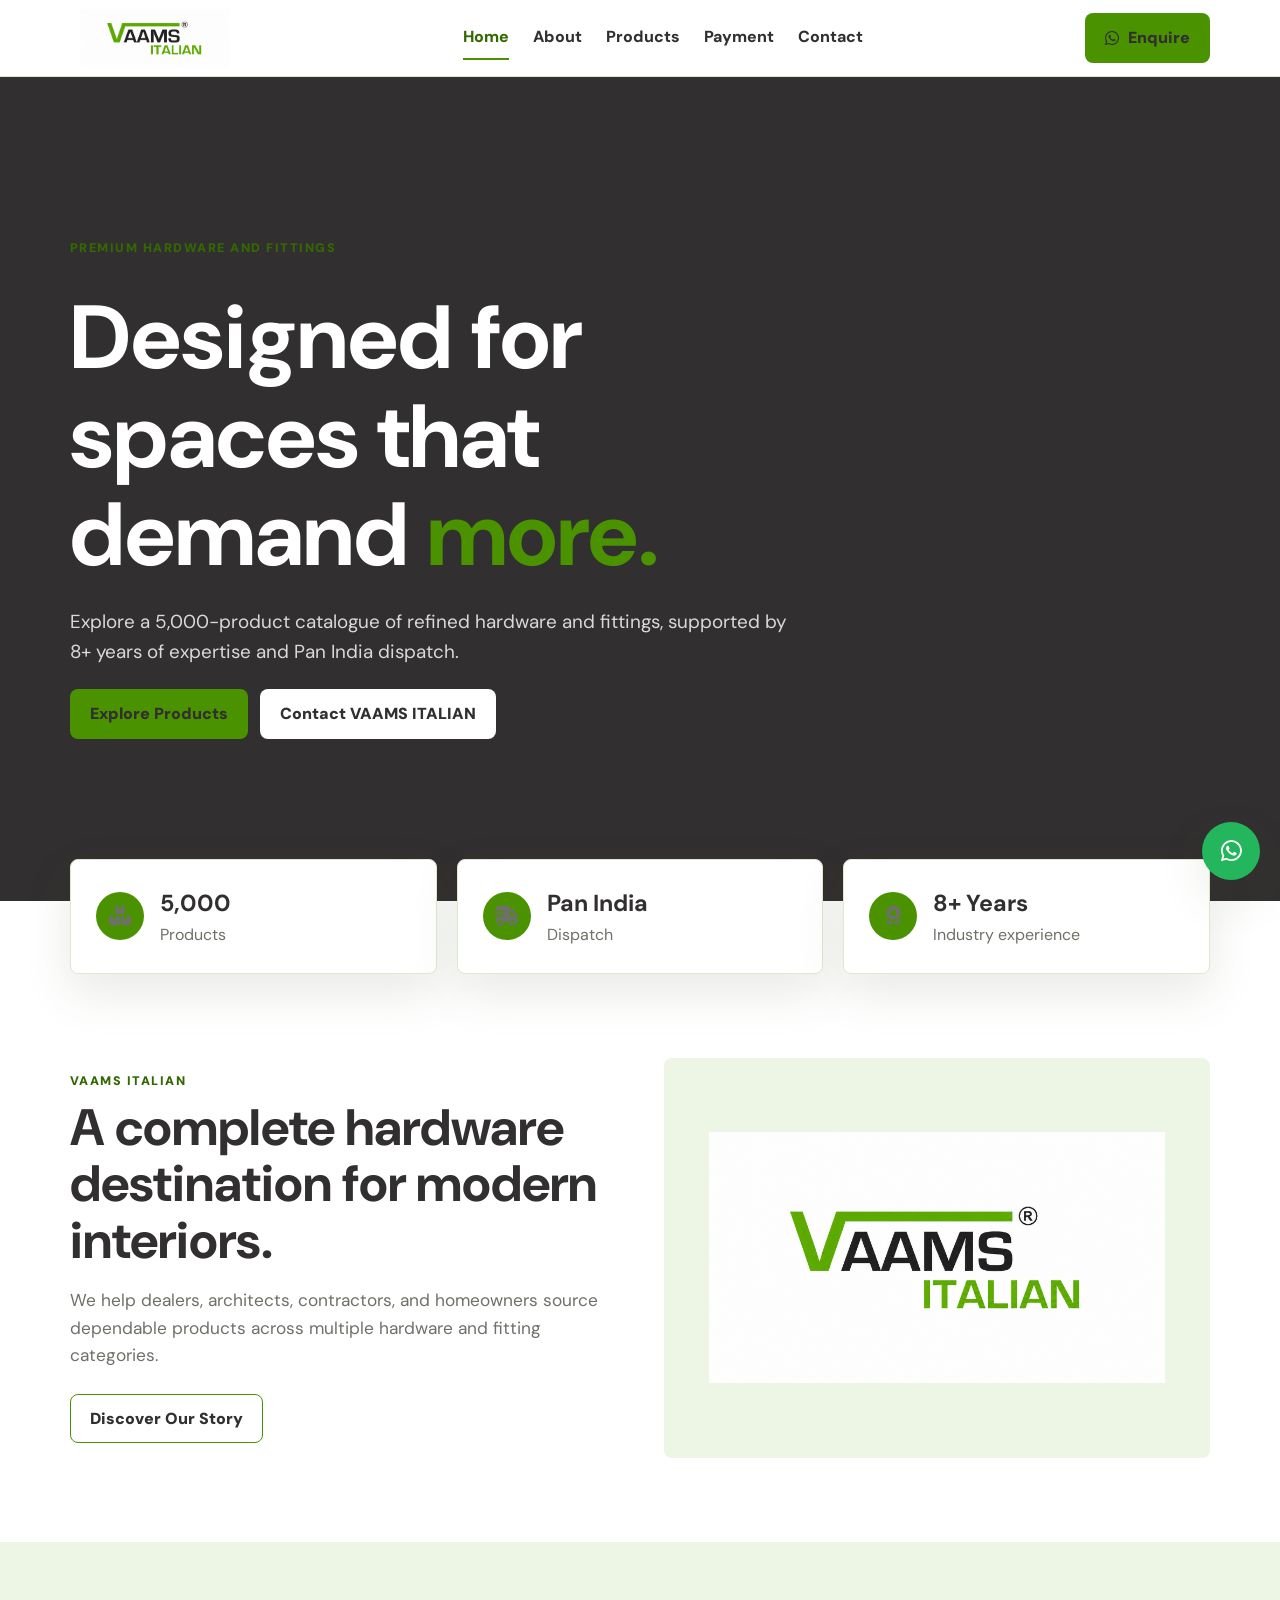
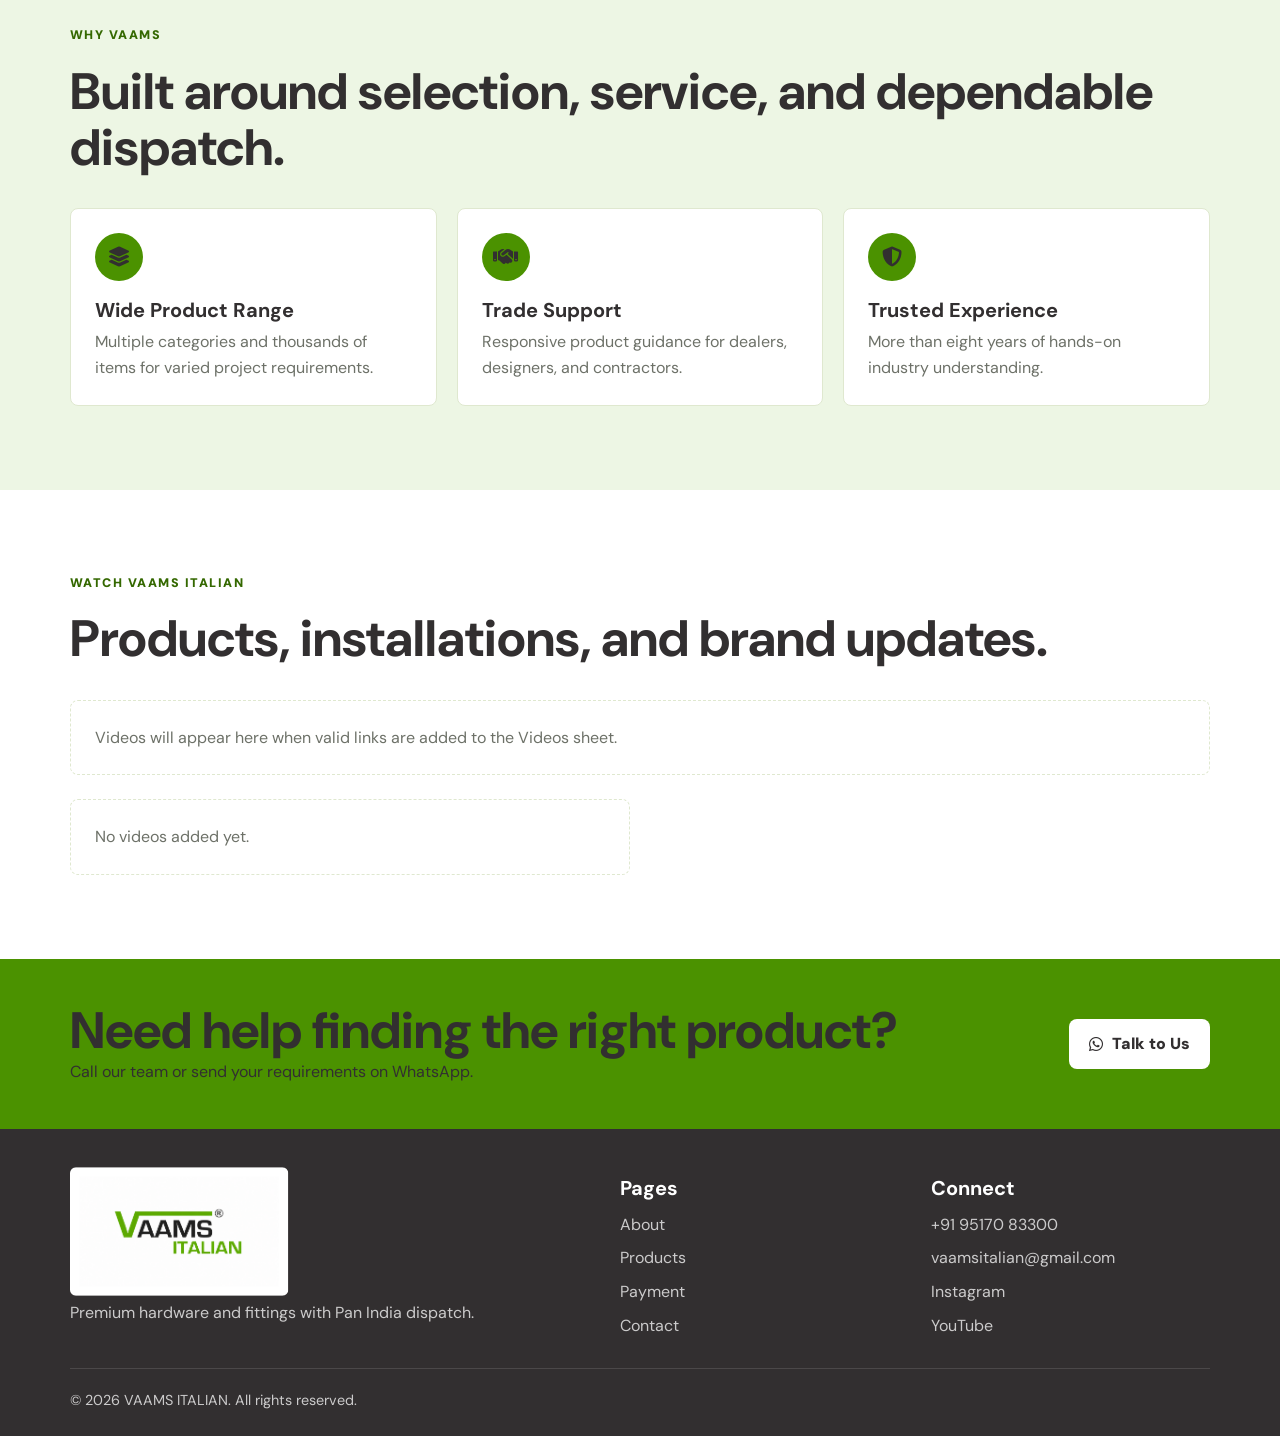
==== commit fde2ed9d: "Use video hero and restore sheet video gallery" ====
--- a/index.html
+++ b/index.html
@@ -2,20 +2,49 @@
 <html lang="en">
 <head>
   <meta charset="utf-8"><meta name="viewport" content="width=device-width, initial-scale=1">
-  <title>VAAMS ITALIAN | Premium Hardware & Fittings</title>
-  <meta name="description" content="VAAMS ITALIAN supplies premium hardware and fittings with Pan India dispatch.">
+  <title>Hardware in Bathinda, Punjab | VAAMS ITALIAN</title>
+  <meta name="description" content="VAAMS ITALIAN is a hardware supplier in Bathinda, Punjab offering 5,000+ premium hardware, furniture fittings, door hardware, bath fittings, and Pan India dispatch.">
+  <meta name="keywords" content="hardware Bathinda, hardware Punjab, hardware shop Bathinda, furniture fittings Bathinda, door hardware Punjab, bath fittings Bathinda, architectural hardware Punjab, VAAMS ITALIAN">
+  <link rel="canonical" href="https://vaamsitalian.com/">
+  <meta property="og:title" content="Hardware in Bathinda, Punjab | VAAMS ITALIAN">
+  <meta property="og:description" content="Explore 5,000+ premium hardware and fitting products from VAAMS ITALIAN in Bathinda, Punjab.">
+  <meta property="og:url" content="https://vaamsitalian.com/">
+  <meta property="og:type" content="website">
   <link rel="preconnect" href="https://fonts.googleapis.com"><link rel="preconnect" href="https://fonts.gstatic.com" crossorigin>
   <link href="https://fonts.googleapis.com/css2?family=DM+Sans:wght@400;500;600;700;800;900&display=swap" rel="stylesheet">
   <link rel="stylesheet" href="https://cdnjs.cloudflare.com/ajax/libs/font-awesome/6.5.2/css/all.min.css"><link rel="stylesheet" href="style.css">
+  <script type="application/ld+json">
+    {
+      "@context": "https://schema.org",
+      "@type": "HardwareStore",
+      "name": "VAAMS ITALIAN",
+      "url": "https://vaamsitalian.com/",
+      "logo": "https://vaamsitalian.com/assets/vaams-logo.png",
+      "email": "vaamsitalian@gmail.com",
+      "telephone": "+91-95170-83300",
+      "address": {
+        "@type": "PostalAddress",
+        "streetAddress": "Dr. Melaram Road, Nr. SBI Bank",
+        "addressLocality": "Bathinda",
+        "addressRegion": "Punjab",
+        "postalCode": "151001",
+        "addressCountry": "IN"
+      },
+      "sameAs": [
+        "https://www.instagram.com/vaamsitalian.in",
+        "https://youtube.com/@vaamsitalian"
+      ]
+    }
+  </script>
 </head>
 <body>
   <header class="site-header"><nav class="container nav"><a class="logo" href="index.html"><img src="assets/vaams-logo.png" alt="VAAMS ITALIAN"></a><div class="nav-links"><a href="index.html">Home</a><a href="about.html">About</a><a href="products.html">Products</a><a href="payment.html">Payment</a><a href="contact.html">Contact</a></div><div class="nav-actions"><a class="btn" data-whatsapp target="_blank"><i class="fa-brands fa-whatsapp"></i> Enquire</a><button class="menu-toggle" aria-label="Open menu" aria-expanded="false"><i class="fa-solid fa-bars"></i></button></div></nav></header>
   <main>
-    <section class="hero"><img class="hero-bg" src="https://images.unsplash.com/photo-1555041469-a586c61ea9bc?auto=format&fit=crop&w=1800&q=85" alt="Premium interior fittings"><div class="container hero-content"><div class="hero-copy"><p class="eyebrow">Premium hardware and fittings</p><h1>Designed for spaces that demand <span class="hero-brand">more.</span></h1><p class="lead">Explore a 5,000-product catalogue of refined hardware and fittings, supported by 8+ years of expertise and Pan India dispatch.</p><div class="hero-actions"><a class="btn" href="products.html">Explore Products</a><a class="btn btn-white" href="contact.html">Contact VAAMS ITALIAN</a></div></div></div></section>
+    <section class="hero"><video class="hero-bg" autoplay muted loop playsinline preload="auto"><source src="https://drive.google.com/uc?export=download&id=1xi9w6-DxfY8hFH1LVlmiWOFwiWexjYaL" type="video/mp4"></video><div class="container hero-content"><div class="hero-copy"><p class="eyebrow">Premium hardware and fittings</p><h1>Designed for spaces that demand <span class="hero-brand">more.</span></h1><p class="lead">Explore a 5,000-product catalogue of refined hardware and fittings, supported by 8+ years of expertise and Pan India dispatch.</p><div class="hero-actions"><a class="btn" href="products.html">Explore Products</a><a class="btn btn-white" href="contact.html">Contact VAAMS ITALIAN</a></div></div></div></section>
     <div class="container usp-grid"><article class="usp-card"><span class="usp-icon"><i class="fa-solid fa-boxes-stacked"></i></span><div><strong>5,000</strong><span>Products</span></div></article><article class="usp-card"><span class="usp-icon"><i class="fa-solid fa-truck-fast"></i></span><div><strong>Pan India</strong><span>Dispatch</span></div></article><article class="usp-card"><span class="usp-icon"><i class="fa-solid fa-award"></i></span><div><strong>8+ Years</strong><span>Industry experience</span></div></article></div>
     <section class="section"><div class="container split"><div><p class="eyebrow">VAAMS ITALIAN</p><h2>A complete hardware destination for modern interiors.</h2><p class="lead" style="margin-top:18px">We help dealers, architects, contractors, and homeowners source dependable products across multiple hardware and fitting categories.</p><p style="margin-top:24px"><a class="btn btn-outline" href="about.html">Discover Our Story</a></p></div><div class="brand-showcase"><img src="assets/vaams-logo.png" alt="VAAMS ITALIAN logo"></div></div></section>
     <section class="section soft-section"><div class="container"><div class="section-head"><p class="eyebrow">Why VAAMS</p><h2>Built around selection, service, and dependable dispatch.</h2></div><div class="feature-grid"><article class="feature-card"><span class="feature-icon"><i class="fa-solid fa-layer-group"></i></span><h3>Wide Product Range</h3><p>Multiple categories and thousands of items for varied project requirements.</p></article><article class="feature-card"><span class="feature-icon"><i class="fa-solid fa-handshake"></i></span><h3>Trade Support</h3><p>Responsive product guidance for dealers, designers, and contractors.</p></article><article class="feature-card"><span class="feature-icon"><i class="fa-solid fa-shield-halved"></i></span><h3>Trusted Experience</h3><p>More than eight years of hands-on industry understanding.</p></article></div></div></section>
-    <section class="section stories-section"><div class="container"><div class="section-head stories-heading"><p class="eyebrow">From Our Instagram</p><h2>Our Stories</h2></div><p class="catalog-status" id="video-status" style="margin-bottom:24px"></p></div><div class="stories-shell"><button class="story-arrow story-prev" type="button" aria-label="Previous stories"><i class="fa-solid fa-chevron-left"></i></button><div class="video-grid" id="video-grid"></div><button class="story-arrow story-next" type="button" aria-label="Next stories"><i class="fa-solid fa-chevron-right"></i></button></div></section>
+    <section class="section"><div class="container"><div class="section-head"><p class="eyebrow">Watch VAAMS ITALIAN</p><h2>Products, installations, and brand updates.</h2></div><p class="catalog-status" id="video-status" style="margin-bottom:24px"></p><div class="video-grid" id="video-grid"></div></div></section>
     <section class="cta-band"><div class="container cta-inner"><div><h2>Need help finding the right product?</h2><p>Call our team or send your requirements on WhatsApp.</p></div><a class="btn btn-white" data-whatsapp target="_blank"><i class="fa-brands fa-whatsapp"></i> Talk to Us</a></div></section>
   </main>
   <footer class="footer"><div class="container footer-grid"><div><img class="footer-logo" src="assets/vaams-logo.png" alt="VAAMS ITALIAN"><p style="margin-top:14px">Premium hardware and fittings with Pan India dispatch.</p></div><div><h3>Pages</h3><div class="footer-links"><a href="about.html">About</a><a href="products.html">Products</a><a href="payment.html">Payment</a><a href="contact.html">Contact</a></div></div><div><h3>Connect</h3><div class="footer-links"><a data-phone></a><a data-email></a><a data-instagram target="_blank">Instagram</a><a data-youtube target="_blank">YouTube</a></div></div></div><div class="container footer-bottom">&copy; <span data-year></span> VAAMS ITALIAN. All rights reserved.</div></footer>
--- a/style.css
+++ b/style.css
@@ -115,42 +115,14 @@
   display: grid;
   gap: 20px;
 }
-.stories-section { overflow: hidden; }
-.stories-heading { text-align: center; }
-.stories-shell { position: relative; width: 100%; }
-.video-grid {
-  display: flex; gap: 20px; overflow-x: auto; scroll-snap-type: x mandatory;
-  scrollbar-width: none; padding: 8px max(24px, calc((100vw - 1140px) / 2)) 24px;
-}
-.video-grid::-webkit-scrollbar { display: none; }
-.video-grid.single-story { justify-content: center; }
-.stories-shell.single-story .story-arrow { display: none; }
-.video-card {
-  position: relative; flex: 0 0 clamp(245px, 21vw, 340px); overflow: hidden;
-  border: 1px solid var(--line); border-radius: 18px; background: var(--charcoal);
-  box-shadow: var(--shadow); scroll-snap-align: start;
-}
-.video-card iframe, .video-card video { display: block; width: 100%; aspect-ratio: 9 / 16; border: 0; object-fit: cover; background: var(--charcoal); }
-.video-card .video-copy {
-  position: absolute; right: 0; bottom: 0; left: 0; padding: 42px 16px 16px;
-  color: #fff; background: linear-gradient(transparent, rgba(0,0,0,.72)); pointer-events: none;
-}
-.video-card .video-copy h3 { font-size: 1rem; }
-.story-arrow {
-  position: absolute; top: 50%; z-index: 4; display: grid; place-items: center;
-  width: 50px; height: 50px; border: 1px solid var(--line); border-radius: 50%;
-  background: #fff; color: var(--charcoal); box-shadow: var(--shadow); transform: translateY(-50%);
-}
-.story-arrow:hover { background: var(--green); }
-.story-prev { left: 8px; }
-.story-next { right: 8px; }
-.story-sound {
-  position: absolute; top: 13px; right: 13px; z-index: 3; display: grid; place-items: center;
-  width: 38px; height: 38px; border: 0; border-radius: 50%; background: rgba(0,0,0,.55); color: #fff;
-}
+.video-grid { display: grid; grid-template-columns: repeat(2, minmax(0, 1fr)); gap: 20px; }
+.video-card { overflow: hidden; border: 1px solid var(--line); border-radius: var(--radius); background: #fff; box-shadow: var(--shadow); }
+.video-card iframe, .video-card video { display: block; width: 100%; aspect-ratio: 16 / 9; border: 0; object-fit: cover; background: var(--charcoal); }
+.video-copy { padding: 18px; }
+.video-copy p { margin-top: 7px; color: var(--muted); }
 .video-link-card {
   display: grid; place-items: center; align-content: center; gap: 10px;
-  width: 100%; aspect-ratio: 9 / 16; padding: 24px; text-align: center;
+  width: 100%; aspect-ratio: 16 / 9; padding: 24px; text-align: center;
   background: var(--charcoal); color: #fff;
 }
 .video-link-card i { color: var(--green); font-size: 2.8rem; }
@@ -273,8 +245,7 @@
   .hero { min-height: 700px; }
   .usp-grid { margin-top: 0; padding-top: 18px; }
   .usp-grid, .feature-grid, .product-grid, .footer-grid, .form-grid { grid-template-columns: 1fr; }
-  .video-grid { padding-right: 18px; padding-left: 18px; }
-  .story-arrow { width: 44px; height: 44px; }
+  .video-grid { grid-template-columns: 1fr; }
   .catalog-toolbar, .unlock-row { grid-template-columns: 1fr; }
   .cta-inner { align-items: flex-start; flex-direction: column; }
   .field.full { grid-column: auto; }
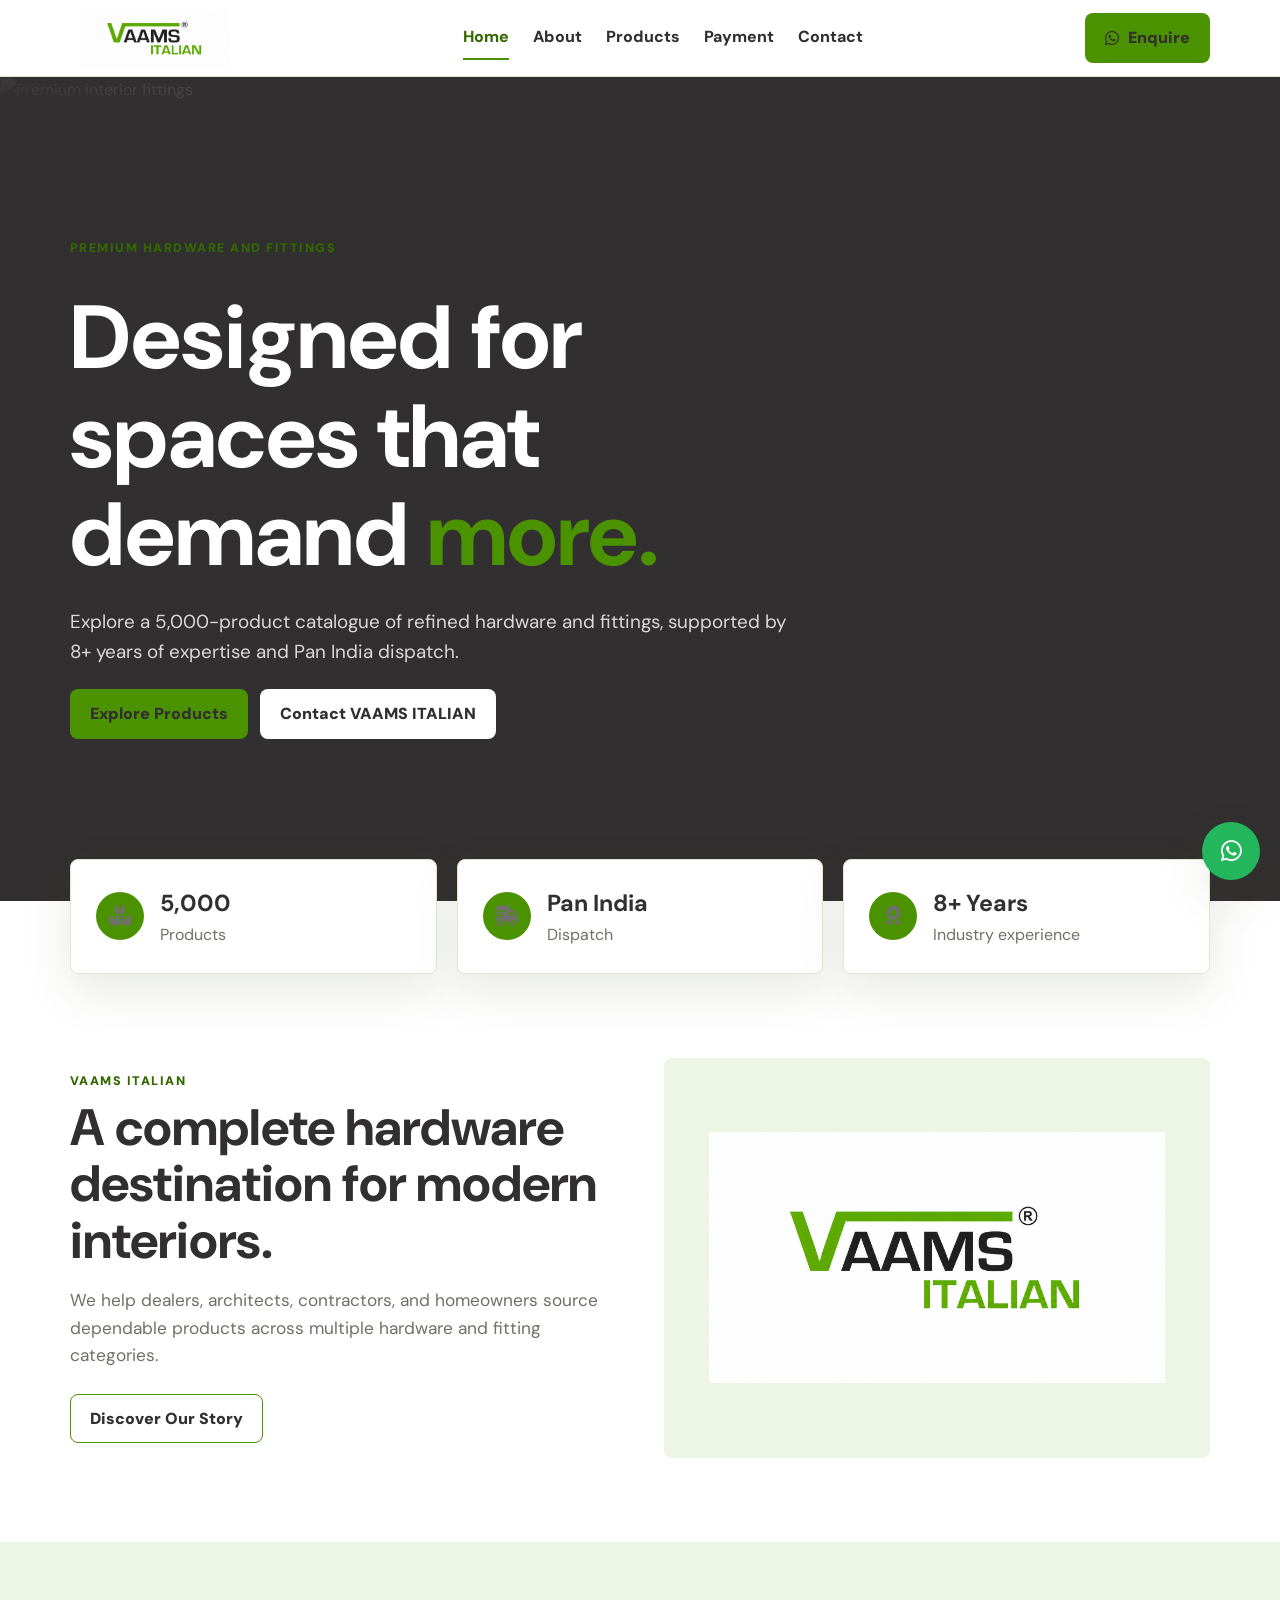
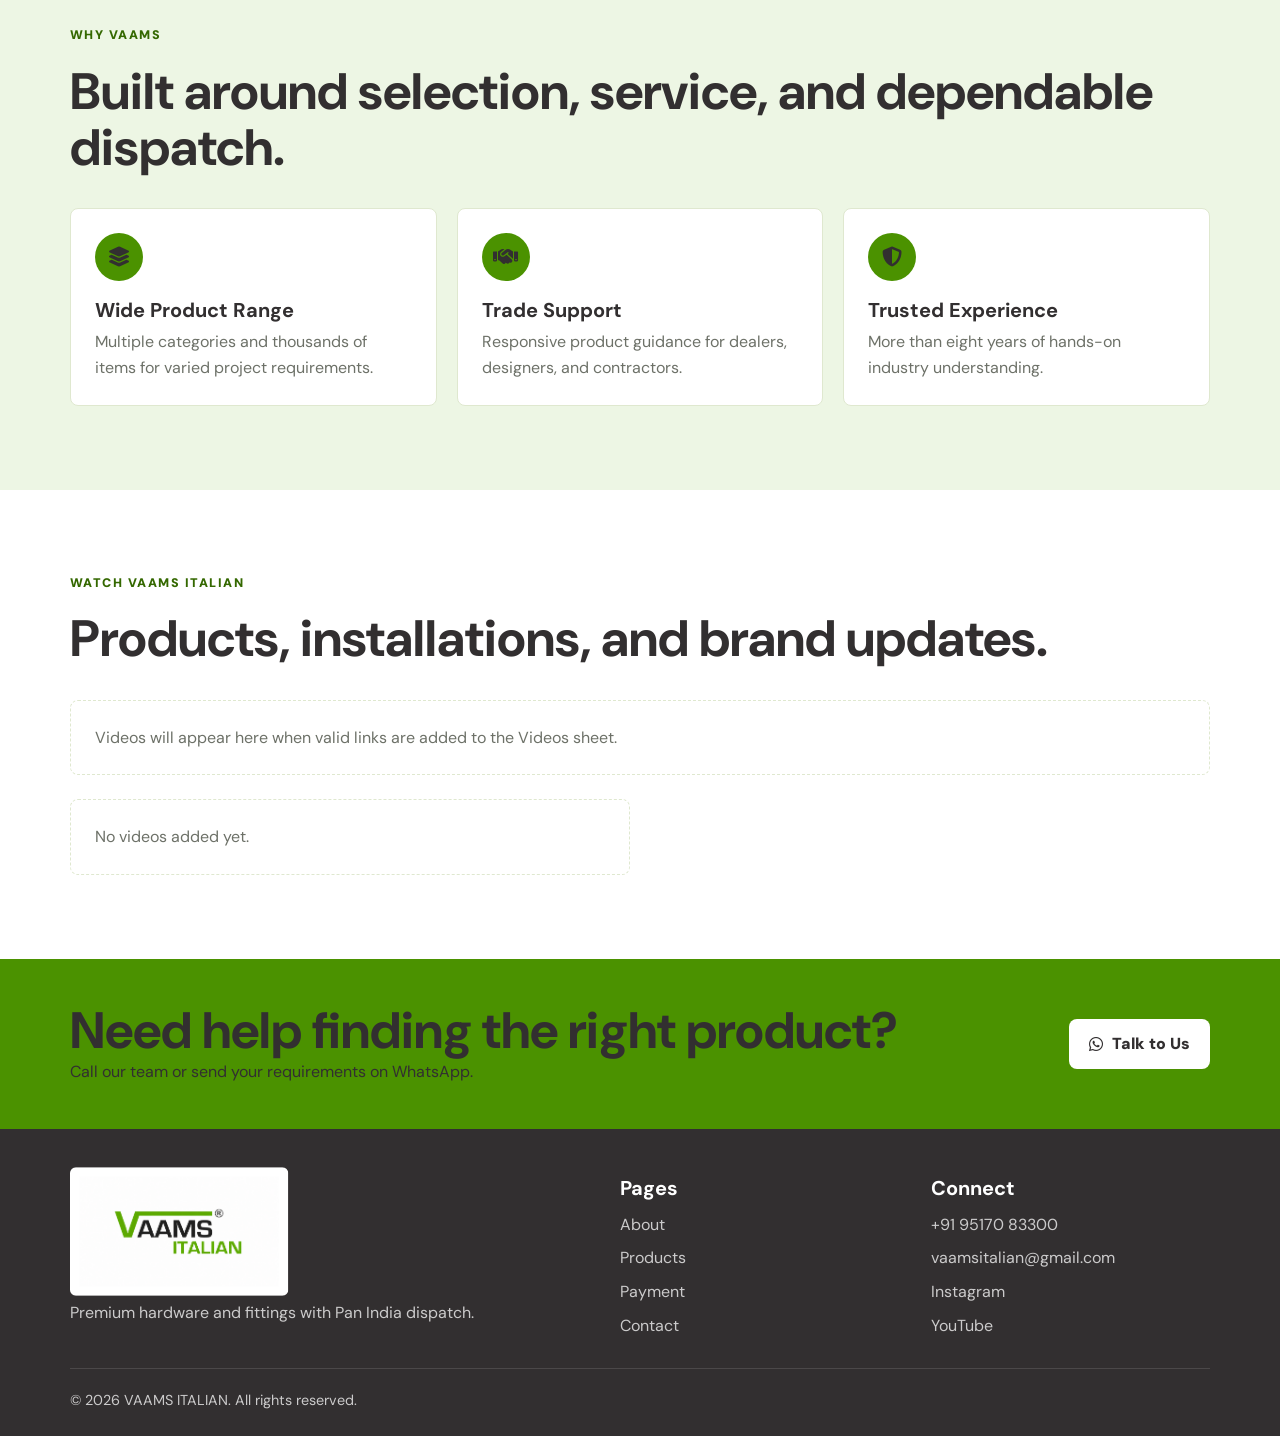
==== commit 23b09db1: "Restore image hero background" ====
--- a/index.html
+++ b/index.html
@@ -40,7 +40,7 @@
 <body>
   <header class="site-header"><nav class="container nav"><a class="logo" href="index.html"><img src="assets/vaams-logo.png" alt="VAAMS ITALIAN"></a><div class="nav-links"><a href="index.html">Home</a><a href="about.html">About</a><a href="products.html">Products</a><a href="payment.html">Payment</a><a href="contact.html">Contact</a></div><div class="nav-actions"><a class="btn" data-whatsapp target="_blank"><i class="fa-brands fa-whatsapp"></i> Enquire</a><button class="menu-toggle" aria-label="Open menu" aria-expanded="false"><i class="fa-solid fa-bars"></i></button></div></nav></header>
   <main>
-    <section class="hero"><video class="hero-bg" autoplay muted loop playsinline preload="auto"><source src="https://drive.google.com/uc?export=download&id=1xi9w6-DxfY8hFH1LVlmiWOFwiWexjYaL" type="video/mp4"></video><div class="container hero-content"><div class="hero-copy"><p class="eyebrow">Premium hardware and fittings</p><h1>Designed for spaces that demand <span class="hero-brand">more.</span></h1><p class="lead">Explore a 5,000-product catalogue of refined hardware and fittings, supported by 8+ years of expertise and Pan India dispatch.</p><div class="hero-actions"><a class="btn" href="products.html">Explore Products</a><a class="btn btn-white" href="contact.html">Contact VAAMS ITALIAN</a></div></div></div></section>
+    <section class="hero"><img class="hero-bg" src="https://images.unsplash.com/photo-1555041469-a586c61ea9bc?auto=format&fit=crop&w=1800&q=85" alt="Premium interior fittings"><div class="container hero-content"><div class="hero-copy"><p class="eyebrow">Premium hardware and fittings</p><h1>Designed for spaces that demand <span class="hero-brand">more.</span></h1><p class="lead">Explore a 5,000-product catalogue of refined hardware and fittings, supported by 8+ years of expertise and Pan India dispatch.</p><div class="hero-actions"><a class="btn" href="products.html">Explore Products</a><a class="btn btn-white" href="contact.html">Contact VAAMS ITALIAN</a></div></div></div></section>
     <div class="container usp-grid"><article class="usp-card"><span class="usp-icon"><i class="fa-solid fa-boxes-stacked"></i></span><div><strong>5,000</strong><span>Products</span></div></article><article class="usp-card"><span class="usp-icon"><i class="fa-solid fa-truck-fast"></i></span><div><strong>Pan India</strong><span>Dispatch</span></div></article><article class="usp-card"><span class="usp-icon"><i class="fa-solid fa-award"></i></span><div><strong>8+ Years</strong><span>Industry experience</span></div></article></div>
     <section class="section"><div class="container split"><div><p class="eyebrow">VAAMS ITALIAN</p><h2>A complete hardware destination for modern interiors.</h2><p class="lead" style="margin-top:18px">We help dealers, architects, contractors, and homeowners source dependable products across multiple hardware and fitting categories.</p><p style="margin-top:24px"><a class="btn btn-outline" href="about.html">Discover Our Story</a></p></div><div class="brand-showcase"><img src="assets/vaams-logo.png" alt="VAAMS ITALIAN logo"></div></div></section>
     <section class="section soft-section"><div class="container"><div class="section-head"><p class="eyebrow">Why VAAMS</p><h2>Built around selection, service, and dependable dispatch.</h2></div><div class="feature-grid"><article class="feature-card"><span class="feature-icon"><i class="fa-solid fa-layer-group"></i></span><h3>Wide Product Range</h3><p>Multiple categories and thousands of items for varied project requirements.</p></article><article class="feature-card"><span class="feature-icon"><i class="fa-solid fa-handshake"></i></span><h3>Trade Support</h3><p>Responsive product guidance for dealers, designers, and contractors.</p></article><article class="feature-card"><span class="feature-icon"><i class="fa-solid fa-shield-halved"></i></span><h3>Trusted Experience</h3><p>More than eight years of hands-on industry understanding.</p></article></div></div></section>
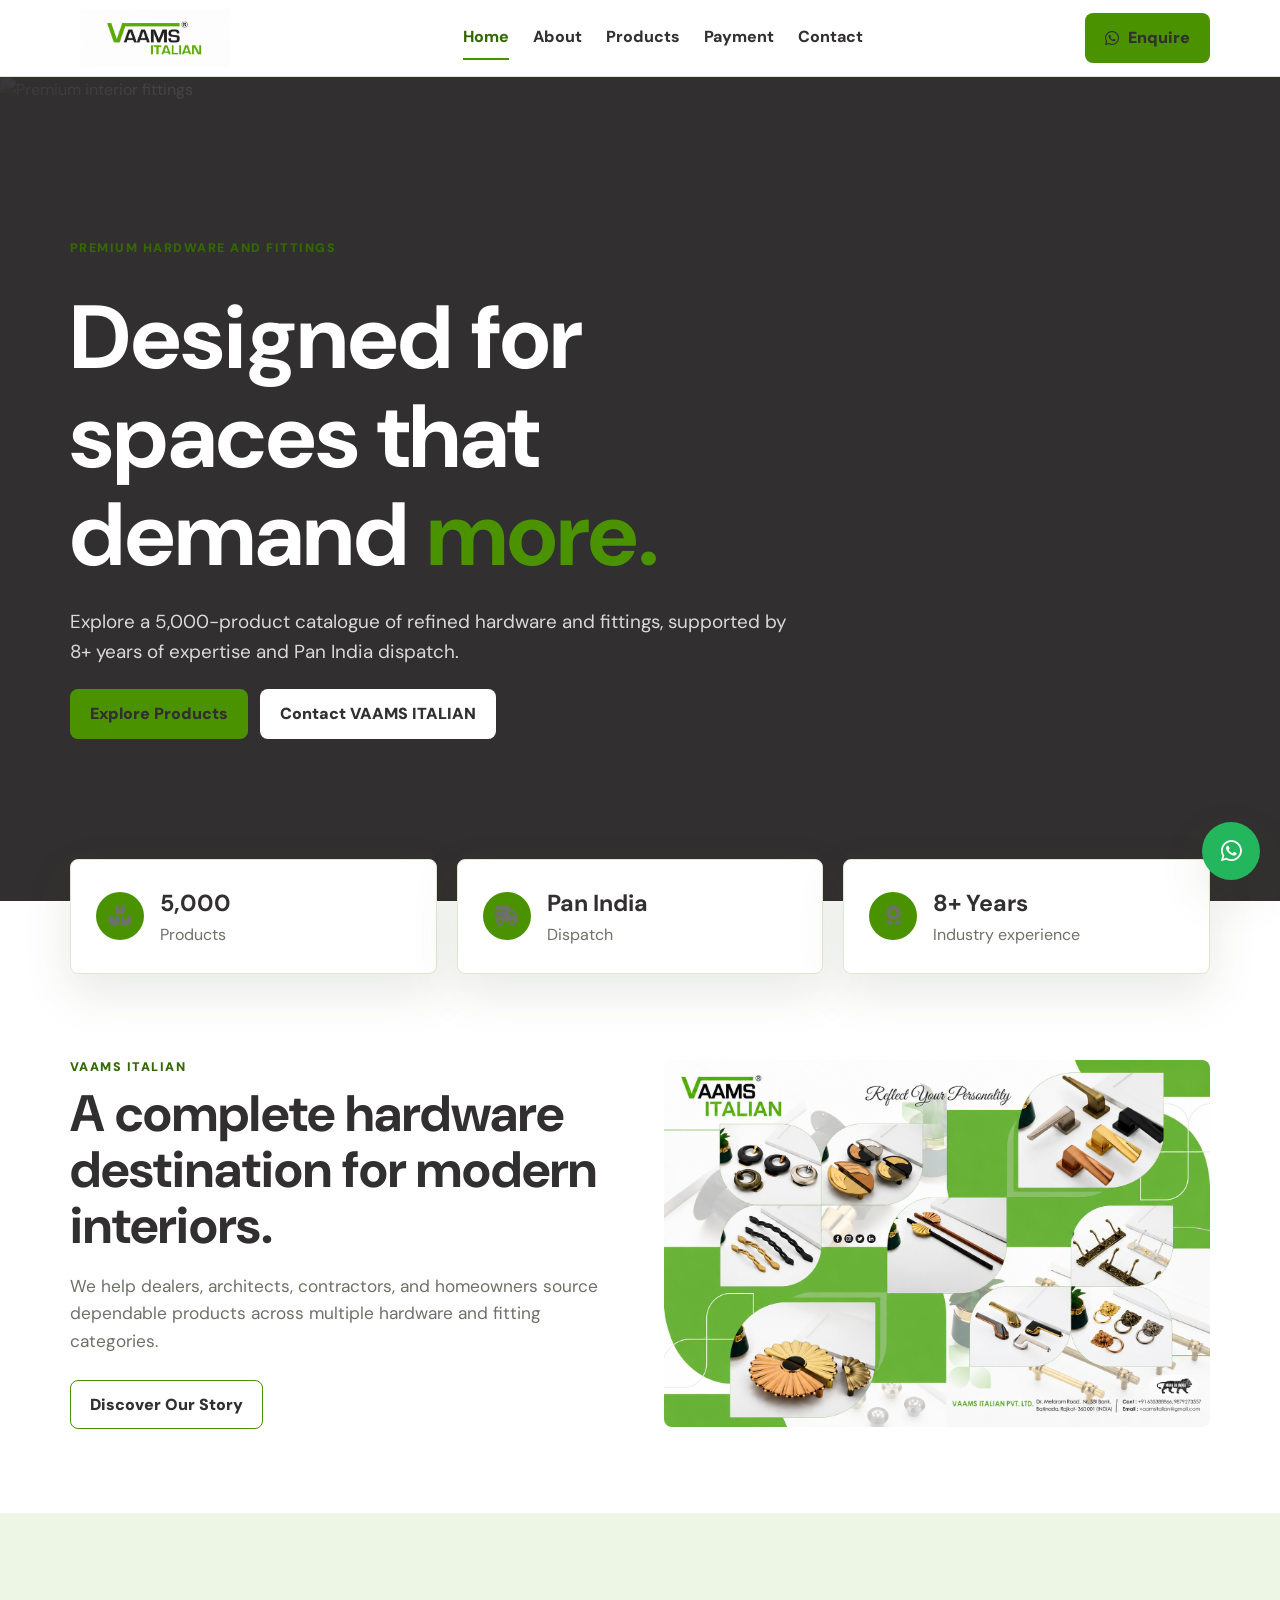
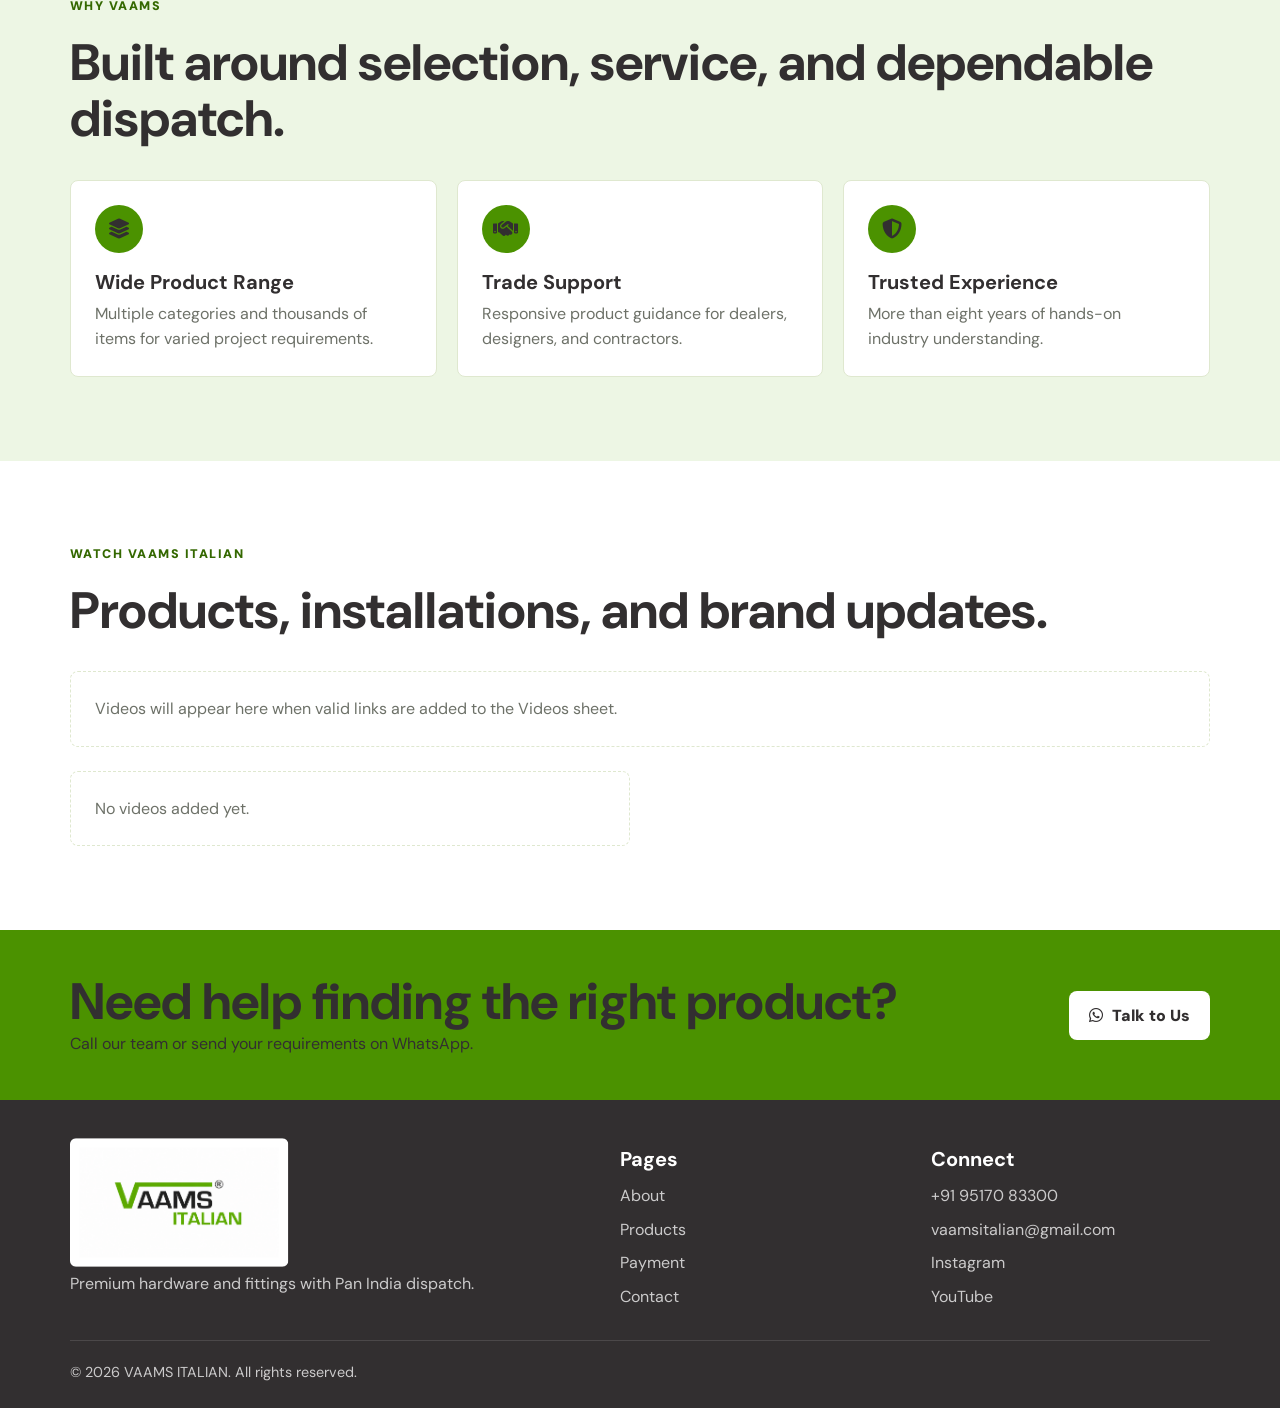
==== commit ea9aed98: "Update home product showcase image" ====
--- a/index.html
+++ b/index.html
@@ -42,7 +42,7 @@
   <main>
     <section class="hero"><img class="hero-bg" src="https://images.unsplash.com/photo-1555041469-a586c61ea9bc?auto=format&fit=crop&w=1800&q=85" alt="Premium interior fittings"><div class="container hero-content"><div class="hero-copy"><p class="eyebrow">Premium hardware and fittings</p><h1>Designed for spaces that demand <span class="hero-brand">more.</span></h1><p class="lead">Explore a 5,000-product catalogue of refined hardware and fittings, supported by 8+ years of expertise and Pan India dispatch.</p><div class="hero-actions"><a class="btn" href="products.html">Explore Products</a><a class="btn btn-white" href="contact.html">Contact VAAMS ITALIAN</a></div></div></div></section>
     <div class="container usp-grid"><article class="usp-card"><span class="usp-icon"><i class="fa-solid fa-boxes-stacked"></i></span><div><strong>5,000</strong><span>Products</span></div></article><article class="usp-card"><span class="usp-icon"><i class="fa-solid fa-truck-fast"></i></span><div><strong>Pan India</strong><span>Dispatch</span></div></article><article class="usp-card"><span class="usp-icon"><i class="fa-solid fa-award"></i></span><div><strong>8+ Years</strong><span>Industry experience</span></div></article></div>
-    <section class="section"><div class="container split"><div><p class="eyebrow">VAAMS ITALIAN</p><h2>A complete hardware destination for modern interiors.</h2><p class="lead" style="margin-top:18px">We help dealers, architects, contractors, and homeowners source dependable products across multiple hardware and fitting categories.</p><p style="margin-top:24px"><a class="btn btn-outline" href="about.html">Discover Our Story</a></p></div><div class="brand-showcase"><img src="assets/vaams-logo.png" alt="VAAMS ITALIAN logo"></div></div></section>
+    <section class="section"><div class="container split"><div><p class="eyebrow">VAAMS ITALIAN</p><h2>A complete hardware destination for modern interiors.</h2><p class="lead" style="margin-top:18px">We help dealers, architects, contractors, and homeowners source dependable products across multiple hardware and fitting categories.</p><p style="margin-top:24px"><a class="btn btn-outline" href="about.html">Discover Our Story</a></p></div><div class="brand-showcase"><img src="assets/vaams-product-showcase.png" alt="VAAMS ITALIAN hardware product collection"></div></div></section>
     <section class="section soft-section"><div class="container"><div class="section-head"><p class="eyebrow">Why VAAMS</p><h2>Built around selection, service, and dependable dispatch.</h2></div><div class="feature-grid"><article class="feature-card"><span class="feature-icon"><i class="fa-solid fa-layer-group"></i></span><h3>Wide Product Range</h3><p>Multiple categories and thousands of items for varied project requirements.</p></article><article class="feature-card"><span class="feature-icon"><i class="fa-solid fa-handshake"></i></span><h3>Trade Support</h3><p>Responsive product guidance for dealers, designers, and contractors.</p></article><article class="feature-card"><span class="feature-icon"><i class="fa-solid fa-shield-halved"></i></span><h3>Trusted Experience</h3><p>More than eight years of hands-on industry understanding.</p></article></div></div></section>
     <section class="section"><div class="container"><div class="section-head"><p class="eyebrow">Watch VAAMS ITALIAN</p><h2>Products, installations, and brand updates.</h2></div><p class="catalog-status" id="video-status" style="margin-bottom:24px"></p><div class="video-grid" id="video-grid"></div></div></section>
     <section class="cta-band"><div class="container cta-inner"><div><h2>Need help finding the right product?</h2><p>Call our team or send your requirements on WhatsApp.</p></div><a class="btn btn-white" data-whatsapp target="_blank"><i class="fa-brands fa-whatsapp"></i> Talk to Us</a></div></section>
--- a/style.css
+++ b/style.css
@@ -146,8 +146,8 @@
 .usp-card strong { display: block; font-size: 1.45rem; }
 .usp-card span { color: var(--muted); }
 .split { display: grid; grid-template-columns: 1fr 1fr; gap: 48px; align-items: center; }
-.brand-showcase { min-height: 400px; display: grid; place-items: center; padding: 45px; background: var(--green-soft); border-radius: var(--radius); }
-.brand-showcase img { width: min(520px, 100%); }
+.brand-showcase { overflow: hidden; background: var(--green-soft); border-radius: var(--radius); }
+.brand-showcase img { display: block; width: 100%; height: auto; }
 .feature-grid { grid-template-columns: repeat(3, minmax(0, 1fr)); }
 .feature-card { padding: 24px; box-shadow: none; }
 .feature-card .feature-icon { margin-bottom: 18px; }
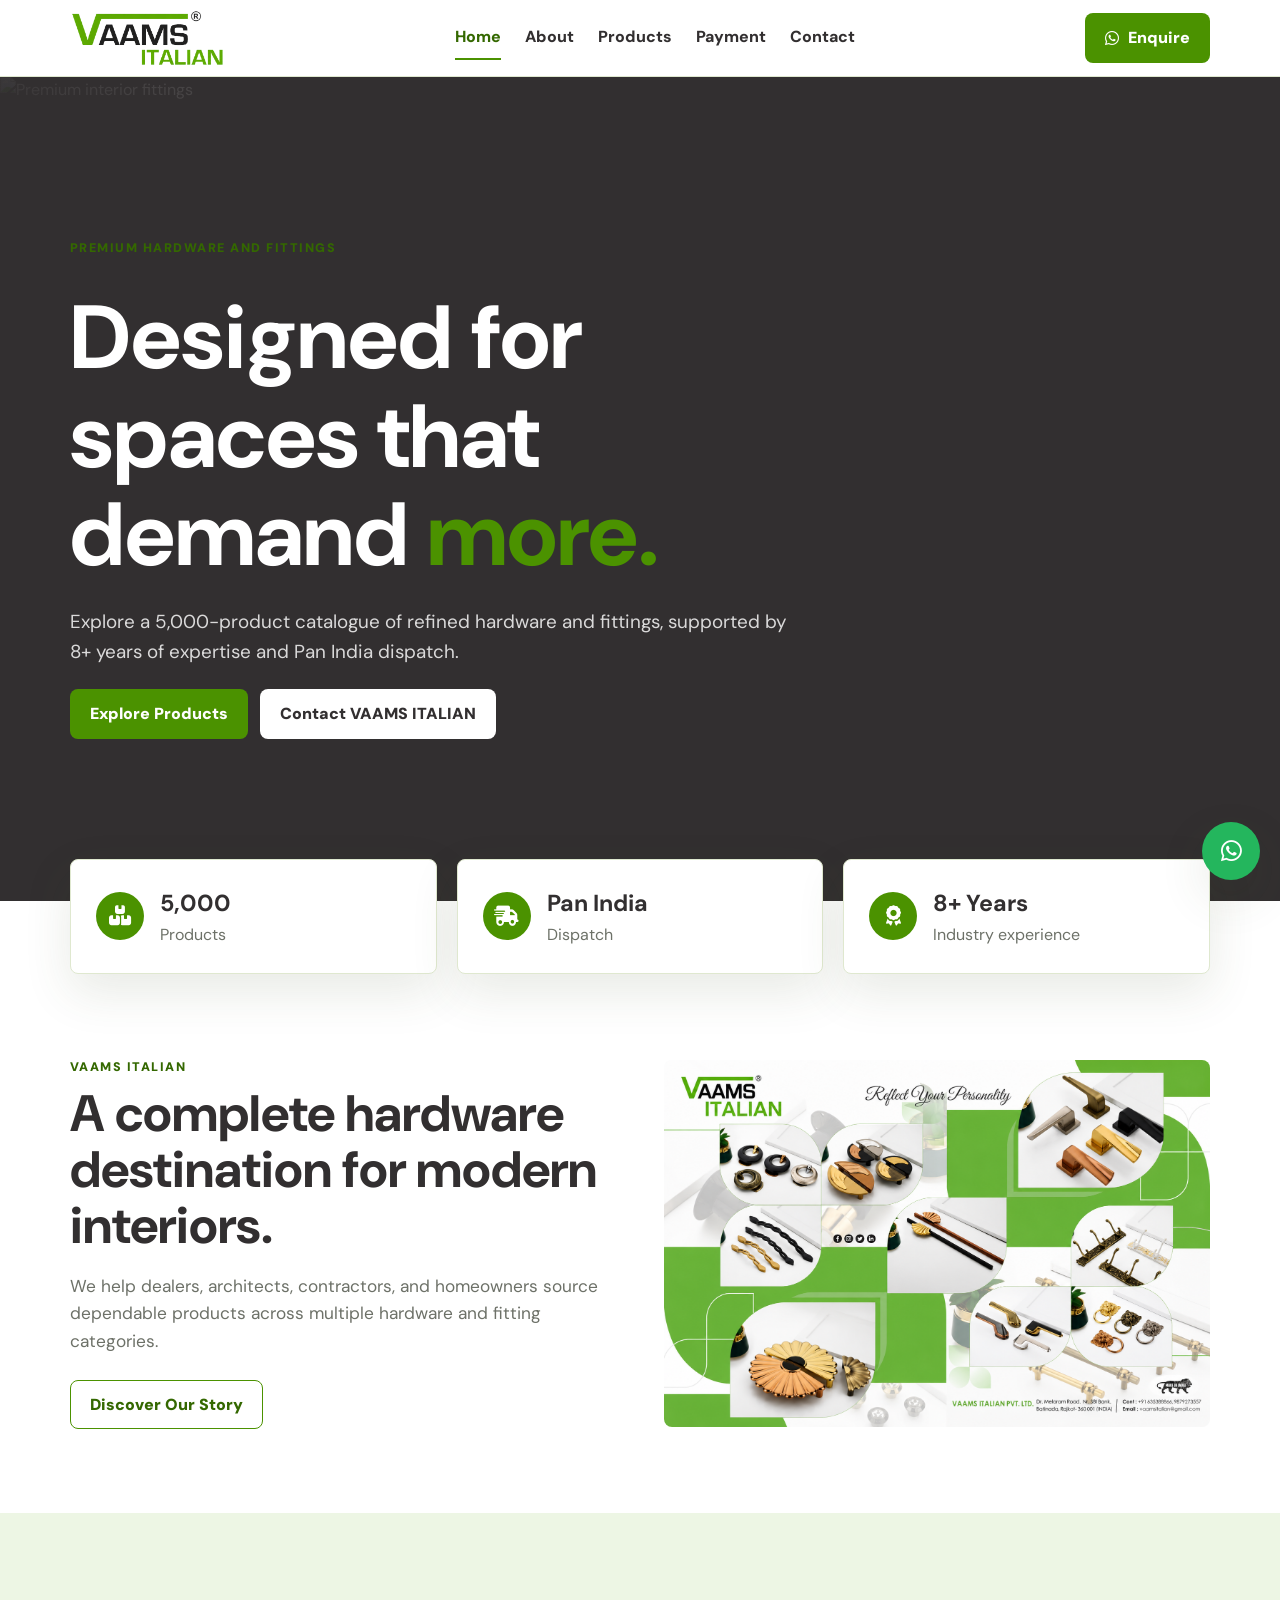
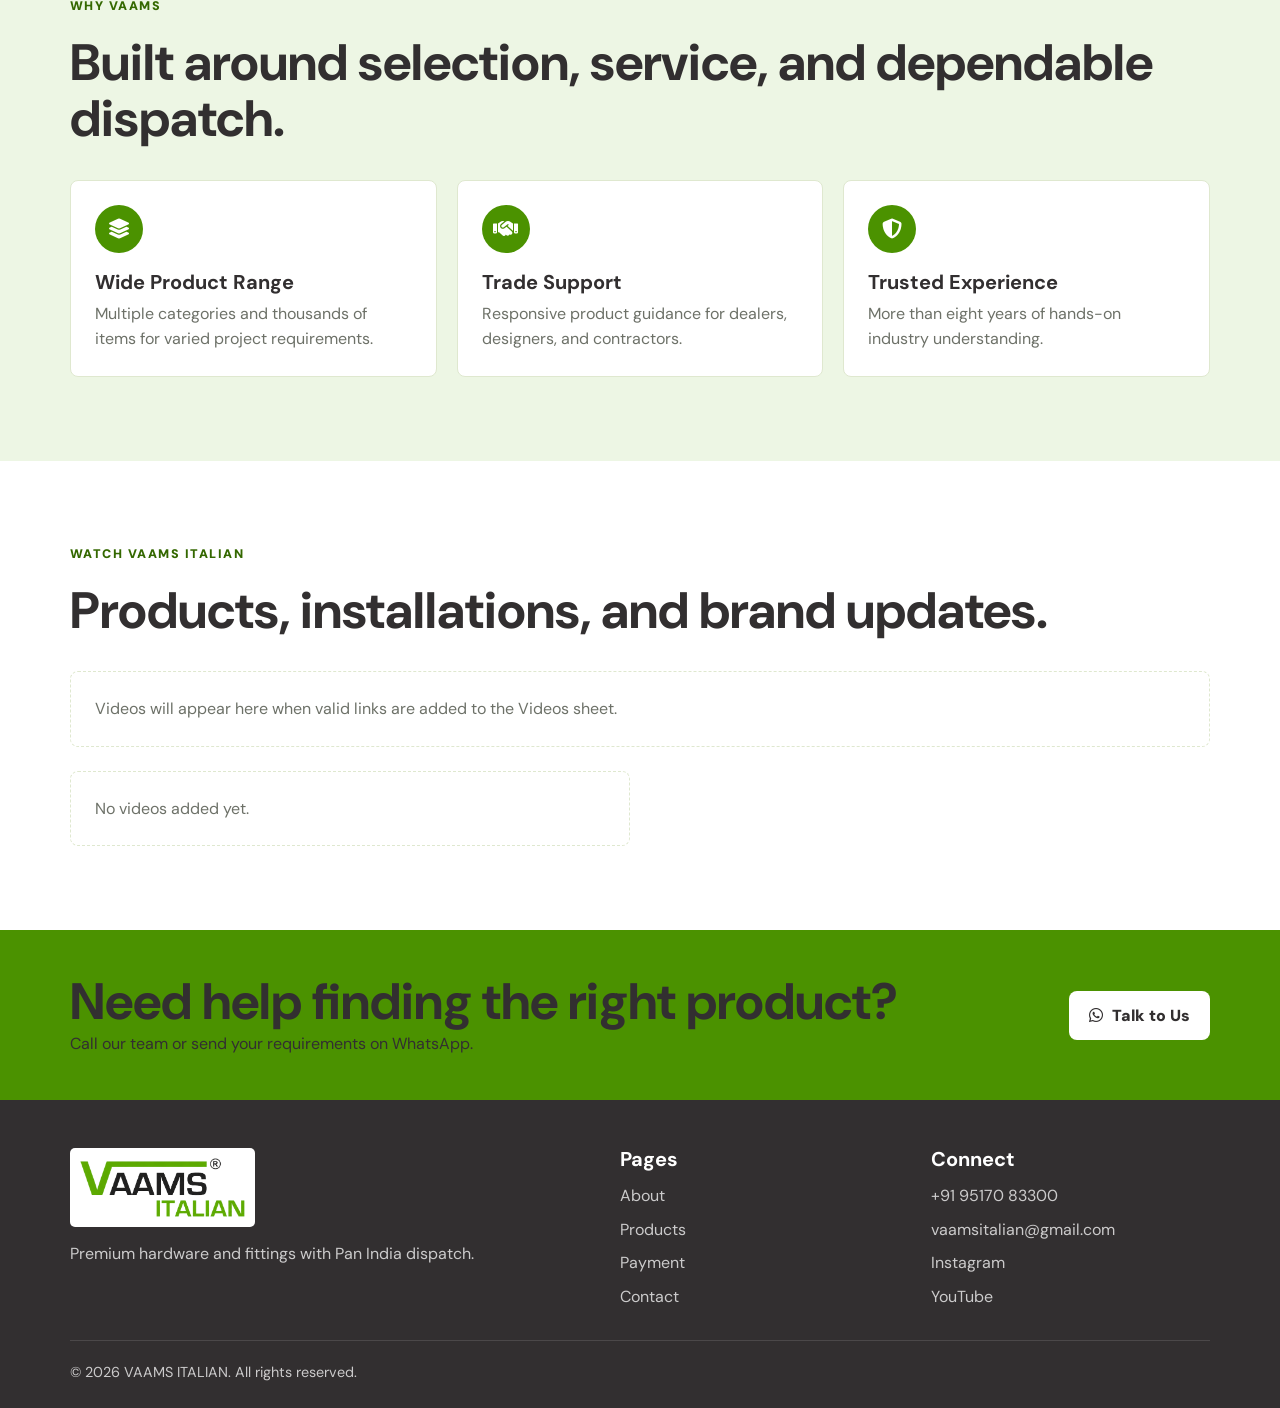
==== commit cf0b9a18: "Use transparent VAAMS logo" ====
--- a/index.html
+++ b/index.html
@@ -19,7 +19,7 @@
       "@type": "HardwareStore",
       "name": "VAAMS ITALIAN",
       "url": "https://vaamsitalian.com/",
-      "logo": "https://vaamsitalian.com/assets/vaams-logo.png",
+      "logo": "https://vaamsitalian.com/assets/vaams-logo-transparent.png",
       "email": "vaamsitalian@gmail.com",
       "telephone": "+91-95170-83300",
       "address": {
@@ -38,7 +38,7 @@
   </script>
 </head>
 <body>
-  <header class="site-header"><nav class="container nav"><a class="logo" href="index.html"><img src="assets/vaams-logo.png" alt="VAAMS ITALIAN"></a><div class="nav-links"><a href="index.html">Home</a><a href="about.html">About</a><a href="products.html">Products</a><a href="payment.html">Payment</a><a href="contact.html">Contact</a></div><div class="nav-actions"><a class="btn" data-whatsapp target="_blank"><i class="fa-brands fa-whatsapp"></i> Enquire</a><button class="menu-toggle" aria-label="Open menu" aria-expanded="false"><i class="fa-solid fa-bars"></i></button></div></nav></header>
+  <header class="site-header"><nav class="container nav"><a class="logo" href="index.html"><img src="assets/vaams-logo-transparent.png" alt="VAAMS ITALIAN"></a><div class="nav-links"><a href="index.html">Home</a><a href="about.html">About</a><a href="products.html">Products</a><a href="payment.html">Payment</a><a href="contact.html">Contact</a></div><div class="nav-actions"><a class="btn" data-whatsapp target="_blank"><i class="fa-brands fa-whatsapp"></i> Enquire</a><button class="menu-toggle" aria-label="Open menu" aria-expanded="false"><i class="fa-solid fa-bars"></i></button></div></nav></header>
   <main>
     <section class="hero"><img class="hero-bg" src="https://images.unsplash.com/photo-1555041469-a586c61ea9bc?auto=format&fit=crop&w=1800&q=85" alt="Premium interior fittings"><div class="container hero-content"><div class="hero-copy"><p class="eyebrow">Premium hardware and fittings</p><h1>Designed for spaces that demand <span class="hero-brand">more.</span></h1><p class="lead">Explore a 5,000-product catalogue of refined hardware and fittings, supported by 8+ years of expertise and Pan India dispatch.</p><div class="hero-actions"><a class="btn" href="products.html">Explore Products</a><a class="btn btn-white" href="contact.html">Contact VAAMS ITALIAN</a></div></div></div></section>
     <div class="container usp-grid"><article class="usp-card"><span class="usp-icon"><i class="fa-solid fa-boxes-stacked"></i></span><div><strong>5,000</strong><span>Products</span></div></article><article class="usp-card"><span class="usp-icon"><i class="fa-solid fa-truck-fast"></i></span><div><strong>Pan India</strong><span>Dispatch</span></div></article><article class="usp-card"><span class="usp-icon"><i class="fa-solid fa-award"></i></span><div><strong>8+ Years</strong><span>Industry experience</span></div></article></div>
@@ -47,6 +47,6 @@
     <section class="section"><div class="container"><div class="section-head"><p class="eyebrow">Watch VAAMS ITALIAN</p><h2>Products, installations, and brand updates.</h2></div><p class="catalog-status" id="video-status" style="margin-bottom:24px"></p><div class="video-grid" id="video-grid"></div></div></section>
     <section class="cta-band"><div class="container cta-inner"><div><h2>Need help finding the right product?</h2><p>Call our team or send your requirements on WhatsApp.</p></div><a class="btn btn-white" data-whatsapp target="_blank"><i class="fa-brands fa-whatsapp"></i> Talk to Us</a></div></section>
   </main>
-  <footer class="footer"><div class="container footer-grid"><div><img class="footer-logo" src="assets/vaams-logo.png" alt="VAAMS ITALIAN"><p style="margin-top:14px">Premium hardware and fittings with Pan India dispatch.</p></div><div><h3>Pages</h3><div class="footer-links"><a href="about.html">About</a><a href="products.html">Products</a><a href="payment.html">Payment</a><a href="contact.html">Contact</a></div></div><div><h3>Connect</h3><div class="footer-links"><a data-phone></a><a data-email></a><a data-instagram target="_blank">Instagram</a><a data-youtube target="_blank">YouTube</a></div></div></div><div class="container footer-bottom">&copy; <span data-year></span> VAAMS ITALIAN. All rights reserved.</div></footer>
+  <footer class="footer"><div class="container footer-grid"><div><img class="footer-logo" src="assets/vaams-logo-transparent.png" alt="VAAMS ITALIAN"><p style="margin-top:14px">Premium hardware and fittings with Pan India dispatch.</p></div><div><h3>Pages</h3><div class="footer-links"><a href="about.html">About</a><a href="products.html">Products</a><a href="payment.html">Payment</a><a href="contact.html">Contact</a></div></div><div><h3>Connect</h3><div class="footer-links"><a data-phone></a><a data-email></a><a data-instagram target="_blank">Instagram</a><a data-youtube target="_blank">YouTube</a></div></div></div><div class="container footer-bottom">&copy; <span data-year></span> VAAMS ITALIAN. All rights reserved.</div></footer>
   <a class="floating-whatsapp" data-whatsapp target="_blank" aria-label="WhatsApp"><i class="fa-brands fa-whatsapp"></i></a><script src="app.js"></script>
 </body></html>
--- a/style.css
+++ b/style.css
@@ -51,16 +51,16 @@
   padding: 11px 19px;
   border: 1px solid transparent;
   border-radius: var(--radius);
-  color: var(--charcoal);
+  color: #fff;
   background: var(--green);
   font-weight: 900;
   transition: .2s ease;
 }
 .btn:hover { background: var(--green-dark); color: #fff; transform: translateY(-1px); }
-.btn-outline { border-color: var(--green); background: transparent; }
-.btn-outline:hover { background: var(--green); color: var(--charcoal); }
+.btn-outline { border-color: var(--green); background: transparent; color: var(--green-dark); }
+.btn-outline:hover { background: var(--green); color: #fff; }
 .btn-white { background: #fff; color: var(--charcoal); }
-.btn-white:hover { background: var(--green); color: var(--charcoal); }
+.btn-white:hover { background: var(--green); color: #fff; }
 
 .site-header {
   position: sticky;
@@ -71,8 +71,8 @@
   backdrop-filter: blur(14px);
 }
 .nav { min-height: 76px; display: flex; align-items: center; justify-content: space-between; gap: 22px; }
-.logo { display: flex; align-items: center; width: 170px; height: 58px; overflow: hidden; }
-.logo img { width: 100%; height: 100%; object-fit: contain; transform: scale(1.4); }
+.logo { display: flex; align-items: center; width: 155px; height: 58px; }
+.logo img { width: 100%; height: 100%; object-fit: contain; }
 .nav-links { display: flex; align-items: center; gap: 24px; font-weight: 800; }
 .nav-links a { padding: 8px 0; border-bottom: 2px solid transparent; }
 .nav-links a:hover, .nav-links a.active { color: var(--green-dark); border-color: var(--green); }
@@ -141,10 +141,11 @@
 .usp-icon, .feature-icon {
   display: grid; place-items: center; flex: 0 0 auto;
   width: 48px; height: 48px; border-radius: 50%;
-  background: var(--green); color: var(--charcoal); font-size: 1.25rem;
+  background: var(--green); color: #fff; font-size: 1.25rem;
 }
 .usp-card strong { display: block; font-size: 1.45rem; }
 .usp-card span { color: var(--muted); }
+.usp-card .usp-icon { color: #fff; }
 .split { display: grid; grid-template-columns: 1fr 1fr; gap: 48px; align-items: center; }
 .brand-showcase { overflow: hidden; background: var(--green-soft); border-radius: var(--radius); }
 .brand-showcase img { display: block; width: 100%; height: auto; }
@@ -177,7 +178,7 @@
   min-height: 38px; padding: 7px 14px; border: 1px solid var(--line);
   border-radius: 999px; background: #fff; font-weight: 800;
 }
-.category-tab.active, .category-tab:hover { border-color: var(--green); background: var(--green); }
+.category-tab.active, .category-tab:hover { border-color: var(--green); background: var(--green); color: #fff; }
 .product-grid { grid-template-columns: repeat(3, minmax(0, 1fr)); }
 .product-card { overflow: hidden; box-shadow: none; }
 .product-card img { width: 100%; aspect-ratio: 4 / 3; object-fit: cover; background: var(--green-soft); }
@@ -196,7 +197,15 @@
 .unlock-row { display: grid; grid-template-columns: 1fr auto; gap: 10px; }
 .payment-reveal { display: none; text-align: center; }
 .payment-reveal.visible { display: grid; gap: 18px; }
-.payment-reveal img { width: 240px; height: 240px; margin: 0 auto; border: 12px solid var(--green-soft); }
+.payment-reveal img { width: min(240px, 100%); height: auto; aspect-ratio: 1; margin: 0 auto; border: 12px solid var(--green-soft); }
+.upi-id-row { overflow-wrap: anywhere; }
+.bank-details { padding: 20px; border: 1px solid var(--line); border-radius: var(--radius); background: var(--green-soft); text-align: left; }
+.bank-details h3 { margin-bottom: 14px; color: var(--green-dark); }
+.bank-details dl { display: grid; gap: 9px; margin: 0; }
+.bank-details dl div { display: grid; grid-template-columns: 130px minmax(0, 1fr); gap: 12px; padding-bottom: 9px; border-bottom: 1px solid var(--line); }
+.bank-details dl div:last-child { padding-bottom: 0; border-bottom: 0; }
+.bank-details dt { color: var(--muted); font-weight: 700; }
+.bank-details dd { min-width: 0; margin: 0; overflow-wrap: anywhere; font-weight: 900; }
 .payment-note { padding: 14px; border-left: 4px solid var(--green); background: var(--green-soft); color: var(--muted); }
 .status-message { min-height: 24px; color: #a02727; font-weight: 800; }
 
@@ -206,7 +215,7 @@
 .contact-item i { color: var(--green-dark); margin-top: 5px; }
 .socials { display: flex; gap: 10px; margin-top: 24px; }
 .social-link { display: grid; place-items: center; width: 44px; height: 44px; border-radius: 50%; background: var(--charcoal); color: #fff; }
-.social-link:hover { background: var(--green); color: var(--charcoal); }
+.social-link:hover { background: var(--green); color: #fff; }
 .form-grid { display: grid; grid-template-columns: 1fr 1fr; gap: 14px; }
 .field.full { grid-column: 1 / -1; }
 label { display: block; margin-bottom: 6px; font-size: .88rem; font-weight: 800; }
@@ -214,7 +223,7 @@
 
 .footer { padding: 48px 0 24px; background: var(--charcoal); color: rgba(255,255,255,.75); }
 .footer-grid { display: grid; grid-template-columns: 1.3fr .7fr .7fr; gap: 32px; }
-.footer-logo { width: 185px; padding: 8px; background: #fff; border-radius: 5px; transform: scale(1.18); transform-origin: left center; }
+.footer-logo { width: 185px; padding: 8px; background: #fff; border-radius: 5px; }
 .footer h3 { color: #fff; margin-bottom: 13px; }
 .footer-links { display: grid; gap: 8px; }
 .footer a:hover { color: var(--green); }
@@ -235,18 +244,36 @@
   .nav-links.open { display: flex; }
   .nav-links a { padding: 11px 0; }
   .usp-grid, .feature-grid, .product-grid { grid-template-columns: repeat(2, minmax(0, 1fr)); }
-  .split, .contact-grid, .payment-grid { grid-template-columns: 1fr; }
+  .split, .contact-grid, .payment-grid, .payment-grid:has(.payment-reveal.visible) { grid-template-columns: minmax(0, 1fr); }
+  .payment-grid:has(.payment-reveal.visible) { max-width: 680px; }
   .footer-grid { grid-template-columns: 1fr 1fr; }
 }
 
 @media (max-width: 620px) {
-  .section { padding: 64px 0; }
-  .logo { width: 145px; }
-  .hero { min-height: 700px; }
+  .container { width: min(100% - 24px, 1140px); }
+  .section { padding: 54px 0; }
+  .page-hero { padding: 54px 0; }
+  h1 { font-size: clamp(2.35rem, 12vw, 3.25rem); }
+  h2 { font-size: clamp(1.85rem, 9vw, 2.6rem); }
+  .nav { min-height: 68px; }
+  .logo { width: 132px; height: 52px; }
+  .nav-links { inset-block-start: 68px; }
+  .hero { min-height: auto; }
+  .hero-content { padding: 74px 0; }
+  .hero-actions, .hero-actions .btn { width: 100%; }
   .usp-grid { margin-top: 0; padding-top: 18px; }
   .usp-grid, .feature-grid, .product-grid, .footer-grid, .form-grid { grid-template-columns: 1fr; }
+  .usp-card { padding: 20px; }
   .video-grid { grid-template-columns: 1fr; }
   .catalog-toolbar, .unlock-row { grid-template-columns: 1fr; }
+  .panel { min-width: 0; padding: 20px; }
+  .payment-grid { width: min(100% - 20px, 1140px); }
+  .payment-reveal.visible { gap: 15px; }
+  .payment-reveal .btn, .unlock-row .btn { width: 100%; }
+  .bank-details { padding: 16px; }
+  .bank-details dl div { grid-template-columns: 1fr; gap: 1px; }
+  .cta-inner .btn { width: 100%; }
   .cta-inner { align-items: flex-start; flex-direction: column; }
   .field.full { grid-column: auto; }
-}
+  .floating-whatsapp { right: 14px; bottom: 14px; width: 52px; height: 52px; }
+}
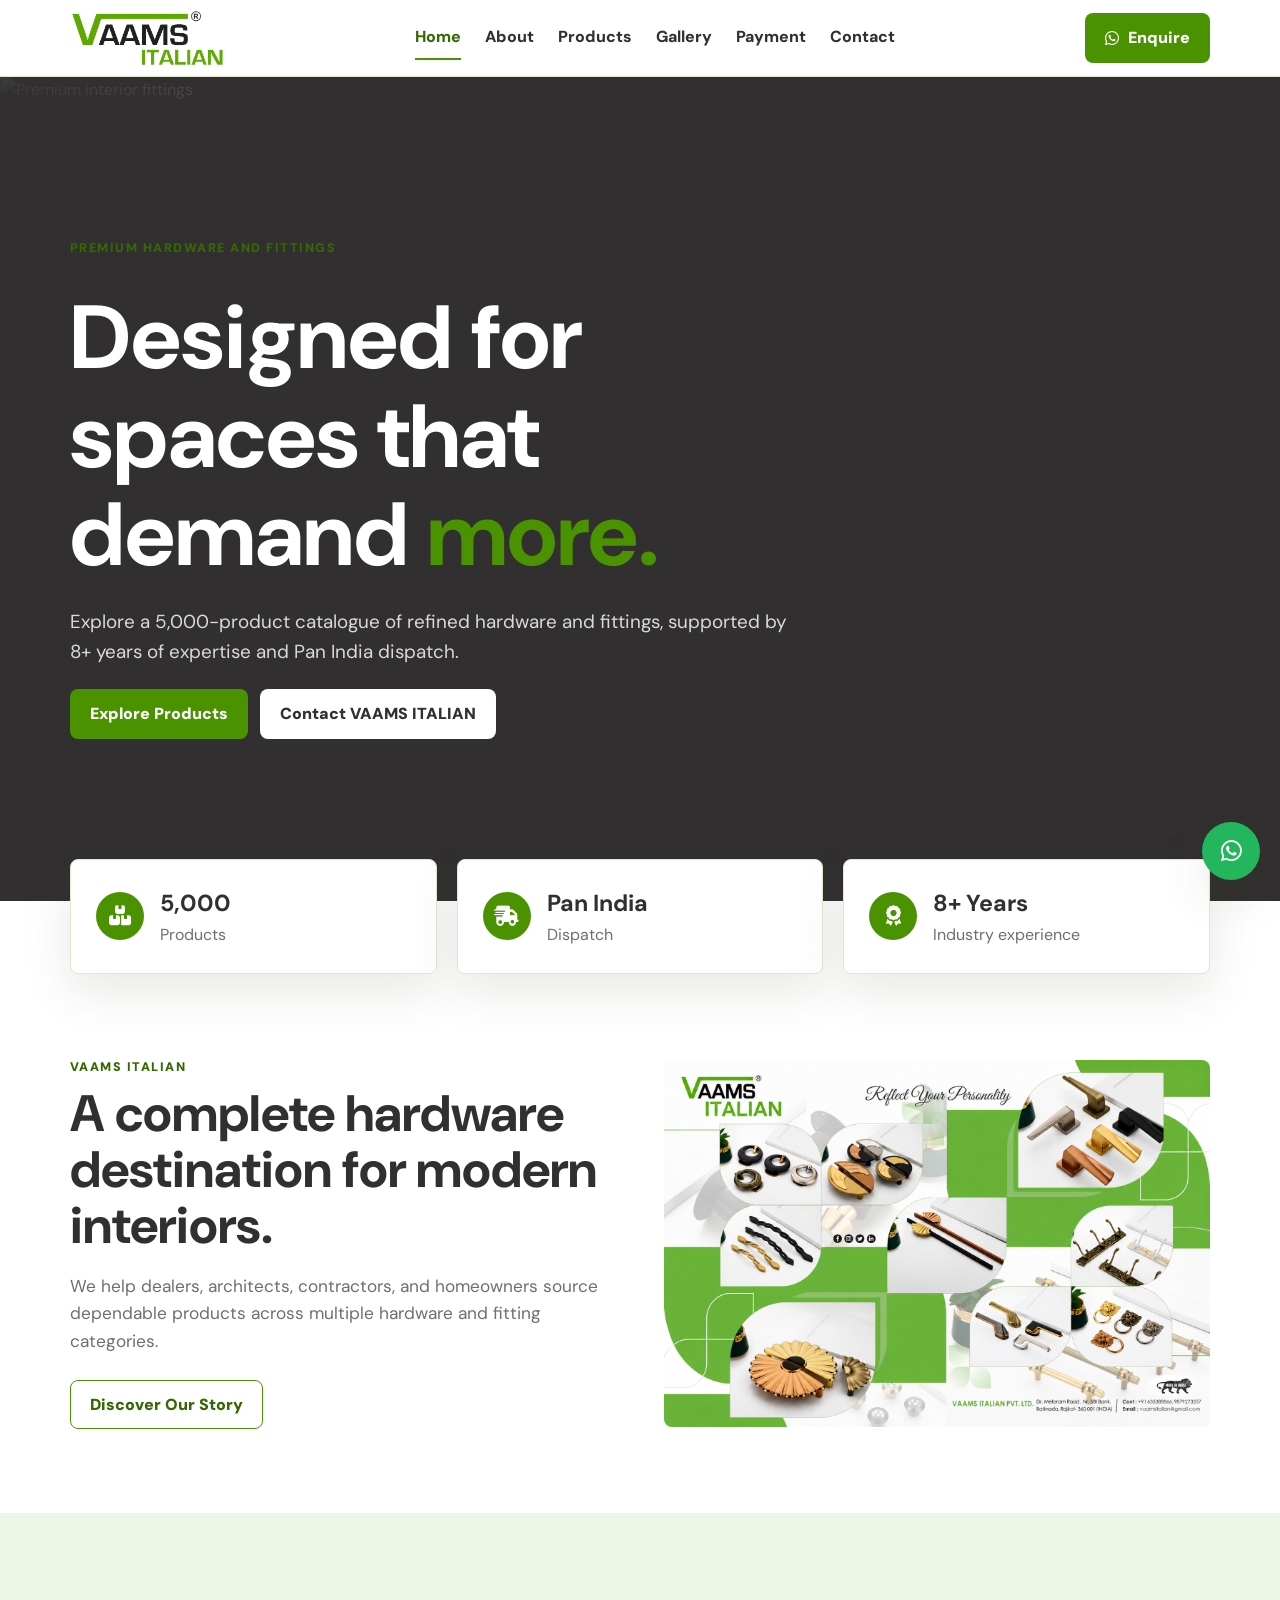
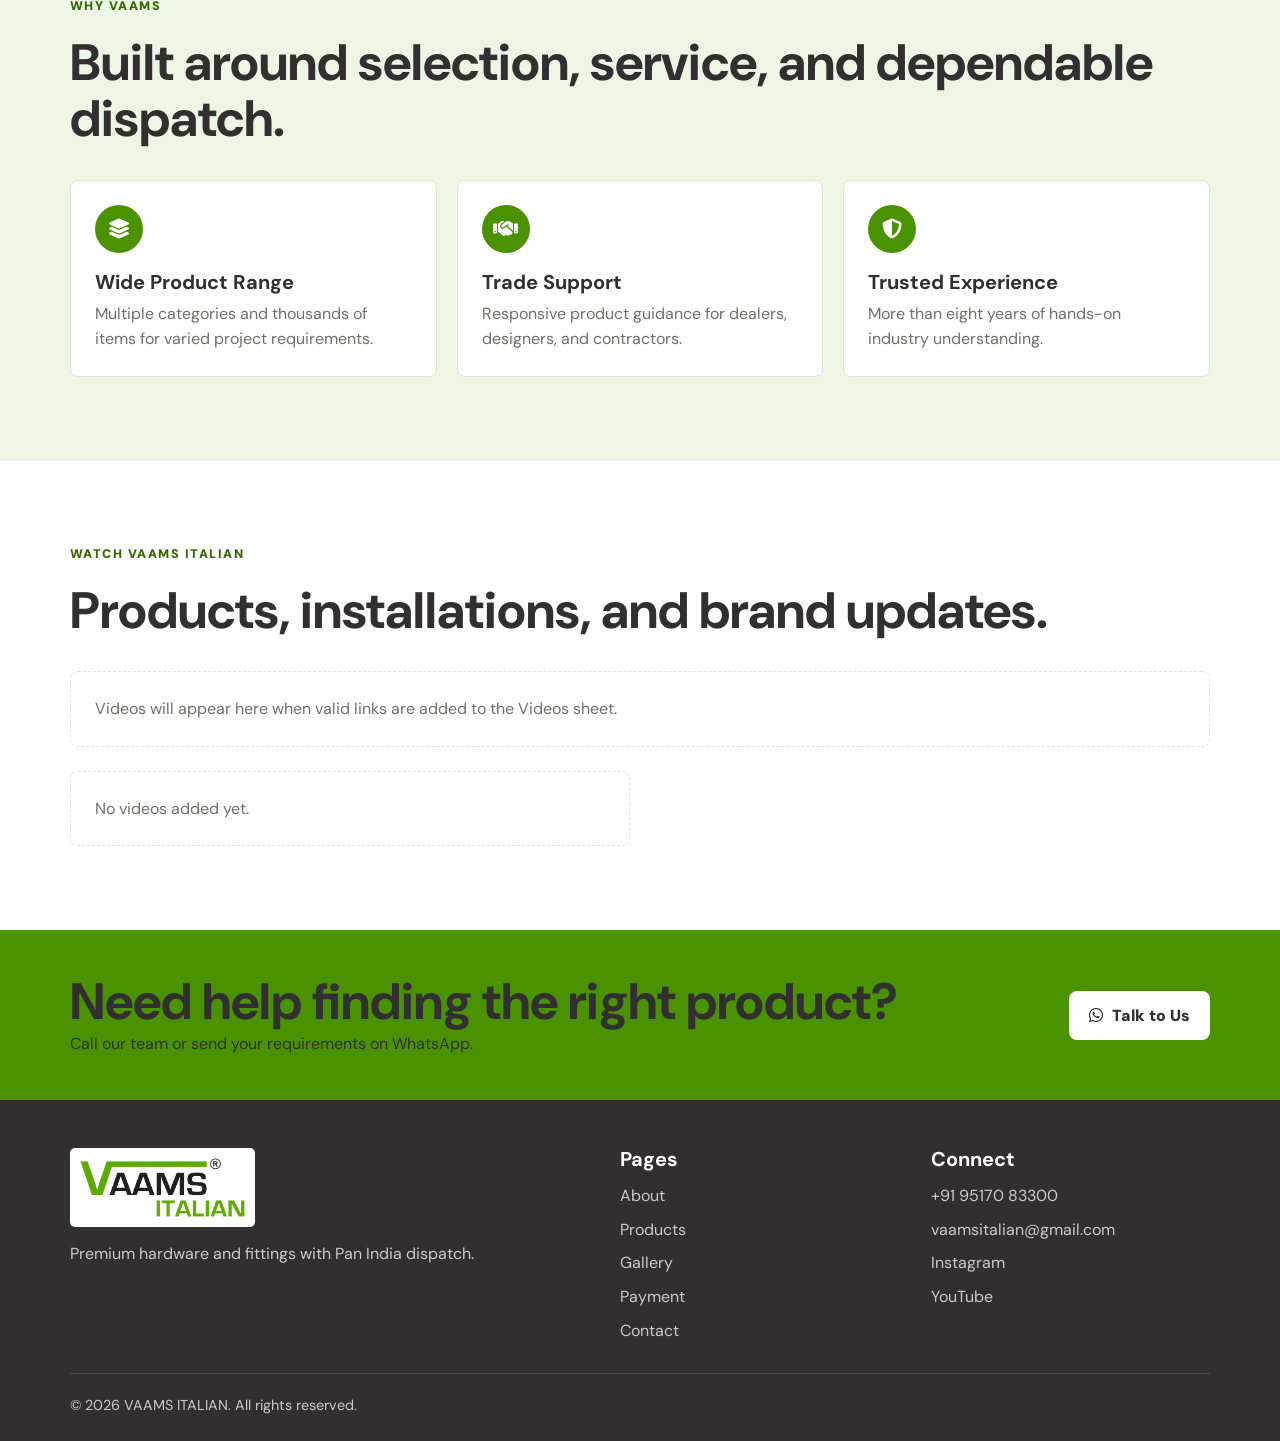
==== commit 2c43c34d: "Add sheet-driven gallery page" ====
--- a/index.html
+++ b/index.html
@@ -38,7 +38,7 @@
   </script>
 </head>
 <body>
-  <header class="site-header"><nav class="container nav"><a class="logo" href="index.html"><img src="assets/vaams-logo-transparent.png" alt="VAAMS ITALIAN"></a><div class="nav-links"><a href="index.html">Home</a><a href="about.html">About</a><a href="products.html">Products</a><a href="payment.html">Payment</a><a href="contact.html">Contact</a></div><div class="nav-actions"><a class="btn" data-whatsapp target="_blank"><i class="fa-brands fa-whatsapp"></i> Enquire</a><button class="menu-toggle" aria-label="Open menu" aria-expanded="false"><i class="fa-solid fa-bars"></i></button></div></nav></header>
+  <header class="site-header"><nav class="container nav"><a class="logo" href="index.html"><img src="assets/vaams-logo-transparent.png" alt="VAAMS ITALIAN"></a><div class="nav-links"><a href="index.html">Home</a><a href="about.html">About</a><a href="products.html">Products</a><a href="gallery.html">Gallery</a><a href="payment.html">Payment</a><a href="contact.html">Contact</a></div><div class="nav-actions"><a class="btn" data-whatsapp target="_blank"><i class="fa-brands fa-whatsapp"></i> Enquire</a><button class="menu-toggle" aria-label="Open menu" aria-expanded="false"><i class="fa-solid fa-bars"></i></button></div></nav></header>
   <main>
     <section class="hero"><img class="hero-bg" src="https://images.unsplash.com/photo-1555041469-a586c61ea9bc?auto=format&fit=crop&w=1800&q=85" alt="Premium interior fittings"><div class="container hero-content"><div class="hero-copy"><p class="eyebrow">Premium hardware and fittings</p><h1>Designed for spaces that demand <span class="hero-brand">more.</span></h1><p class="lead">Explore a 5,000-product catalogue of refined hardware and fittings, supported by 8+ years of expertise and Pan India dispatch.</p><div class="hero-actions"><a class="btn" href="products.html">Explore Products</a><a class="btn btn-white" href="contact.html">Contact VAAMS ITALIAN</a></div></div></div></section>
     <div class="container usp-grid"><article class="usp-card"><span class="usp-icon"><i class="fa-solid fa-boxes-stacked"></i></span><div><strong>5,000</strong><span>Products</span></div></article><article class="usp-card"><span class="usp-icon"><i class="fa-solid fa-truck-fast"></i></span><div><strong>Pan India</strong><span>Dispatch</span></div></article><article class="usp-card"><span class="usp-icon"><i class="fa-solid fa-award"></i></span><div><strong>8+ Years</strong><span>Industry experience</span></div></article></div>
@@ -47,6 +47,6 @@
     <section class="section"><div class="container"><div class="section-head"><p class="eyebrow">Watch VAAMS ITALIAN</p><h2>Products, installations, and brand updates.</h2></div><p class="catalog-status" id="video-status" style="margin-bottom:24px"></p><div class="video-grid" id="video-grid"></div></div></section>
     <section class="cta-band"><div class="container cta-inner"><div><h2>Need help finding the right product?</h2><p>Call our team or send your requirements on WhatsApp.</p></div><a class="btn btn-white" data-whatsapp target="_blank"><i class="fa-brands fa-whatsapp"></i> Talk to Us</a></div></section>
   </main>
-  <footer class="footer"><div class="container footer-grid"><div><img class="footer-logo" src="assets/vaams-logo-transparent.png" alt="VAAMS ITALIAN"><p style="margin-top:14px">Premium hardware and fittings with Pan India dispatch.</p></div><div><h3>Pages</h3><div class="footer-links"><a href="about.html">About</a><a href="products.html">Products</a><a href="payment.html">Payment</a><a href="contact.html">Contact</a></div></div><div><h3>Connect</h3><div class="footer-links"><a data-phone></a><a data-email></a><a data-instagram target="_blank">Instagram</a><a data-youtube target="_blank">YouTube</a></div></div></div><div class="container footer-bottom">&copy; <span data-year></span> VAAMS ITALIAN. All rights reserved.</div></footer>
+  <footer class="footer"><div class="container footer-grid"><div><img class="footer-logo" src="assets/vaams-logo-transparent.png" alt="VAAMS ITALIAN"><p style="margin-top:14px">Premium hardware and fittings with Pan India dispatch.</p></div><div><h3>Pages</h3><div class="footer-links"><a href="about.html">About</a><a href="products.html">Products</a><a href="gallery.html">Gallery</a><a href="payment.html">Payment</a><a href="contact.html">Contact</a></div></div><div><h3>Connect</h3><div class="footer-links"><a data-phone></a><a data-email></a><a data-instagram target="_blank">Instagram</a><a data-youtube target="_blank">YouTube</a></div></div></div><div class="container footer-bottom">&copy; <span data-year></span> VAAMS ITALIAN. All rights reserved.</div></footer>
   <a class="floating-whatsapp" data-whatsapp target="_blank" aria-label="WhatsApp"><i class="fa-brands fa-whatsapp"></i></a><script src="app.js"></script>
 </body></html>
--- a/style.css
+++ b/style.css
@@ -111,7 +111,7 @@
 .page-hero { padding: 78px 0; background: var(--charcoal); color: #fff; }
 .page-hero .lead { margin-top: 16px; color: rgba(255,255,255,.78); }
 
-.usp-grid, .feature-grid, .product-grid, .contact-grid, .payment-grid {
+.usp-grid, .feature-grid, .product-grid, .gallery-grid, .contact-grid, .payment-grid {
   display: grid;
   gap: 20px;
 }
@@ -131,7 +131,7 @@
 .video-copy { padding: 18px; }
 .video-copy p { margin-top: 7px; color: var(--muted); }
 .usp-grid { grid-template-columns: repeat(3, minmax(0, 1fr)); margin-top: -42px; position: relative; z-index: 3; }
-.usp-card, .feature-card, .product-card, .panel {
+.usp-card, .feature-card, .product-card, .gallery-card, .panel {
   border: 1px solid var(--line);
   border-radius: var(--radius);
   background: #fff;
@@ -187,6 +187,13 @@
 .product-card p { margin-top: 9px; color: var(--muted); font-size: .94rem; }
 .product-code { margin-top: 13px; font-size: .8rem; font-weight: 800; }
 .catalog-status { padding: 24px; border: 1px dashed var(--line); border-radius: var(--radius); color: var(--muted); }
+.gallery-grid { grid-template-columns: repeat(3, minmax(0, 1fr)); align-items: start; }
+.gallery-card { overflow: hidden; box-shadow: none; }
+.gallery-card img { width: 100%; aspect-ratio: 4 / 3; object-fit: cover; background: var(--green-soft); transition: transform .25s ease; }
+.gallery-card a:hover img { transform: scale(1.03); }
+.gallery-copy { padding: 18px; }
+.gallery-copy span { display: inline-block; margin-bottom: 8px; color: var(--green-dark); font-size: .76rem; font-weight: 900; text-transform: uppercase; }
+.gallery-copy p { margin-top: 8px; color: var(--muted); font-size: .94rem; }
 
 .payment-grid { grid-template-columns: minmax(0, 680px); justify-content: center; align-items: start; }
 .payment-grid:has(.payment-reveal.visible) { grid-template-columns: minmax(0, 520px) minmax(0, 520px); }
@@ -243,7 +250,7 @@
   }
   .nav-links.open { display: flex; }
   .nav-links a { padding: 11px 0; }
-  .usp-grid, .feature-grid, .product-grid { grid-template-columns: repeat(2, minmax(0, 1fr)); }
+  .usp-grid, .feature-grid, .product-grid, .gallery-grid { grid-template-columns: repeat(2, minmax(0, 1fr)); }
   .split, .contact-grid, .payment-grid, .payment-grid:has(.payment-reveal.visible) { grid-template-columns: minmax(0, 1fr); }
   .payment-grid:has(.payment-reveal.visible) { max-width: 680px; }
   .footer-grid { grid-template-columns: 1fr 1fr; }
@@ -262,7 +269,7 @@
   .hero-content { padding: 74px 0; }
   .hero-actions, .hero-actions .btn { width: 100%; }
   .usp-grid { margin-top: 0; padding-top: 18px; }
-  .usp-grid, .feature-grid, .product-grid, .footer-grid, .form-grid { grid-template-columns: 1fr; }
+  .usp-grid, .feature-grid, .product-grid, .gallery-grid, .footer-grid, .form-grid { grid-template-columns: 1fr; }
   .usp-card { padding: 20px; }
   .video-grid { grid-template-columns: 1fr; }
   .catalog-toolbar, .unlock-row { grid-template-columns: 1fr; }
